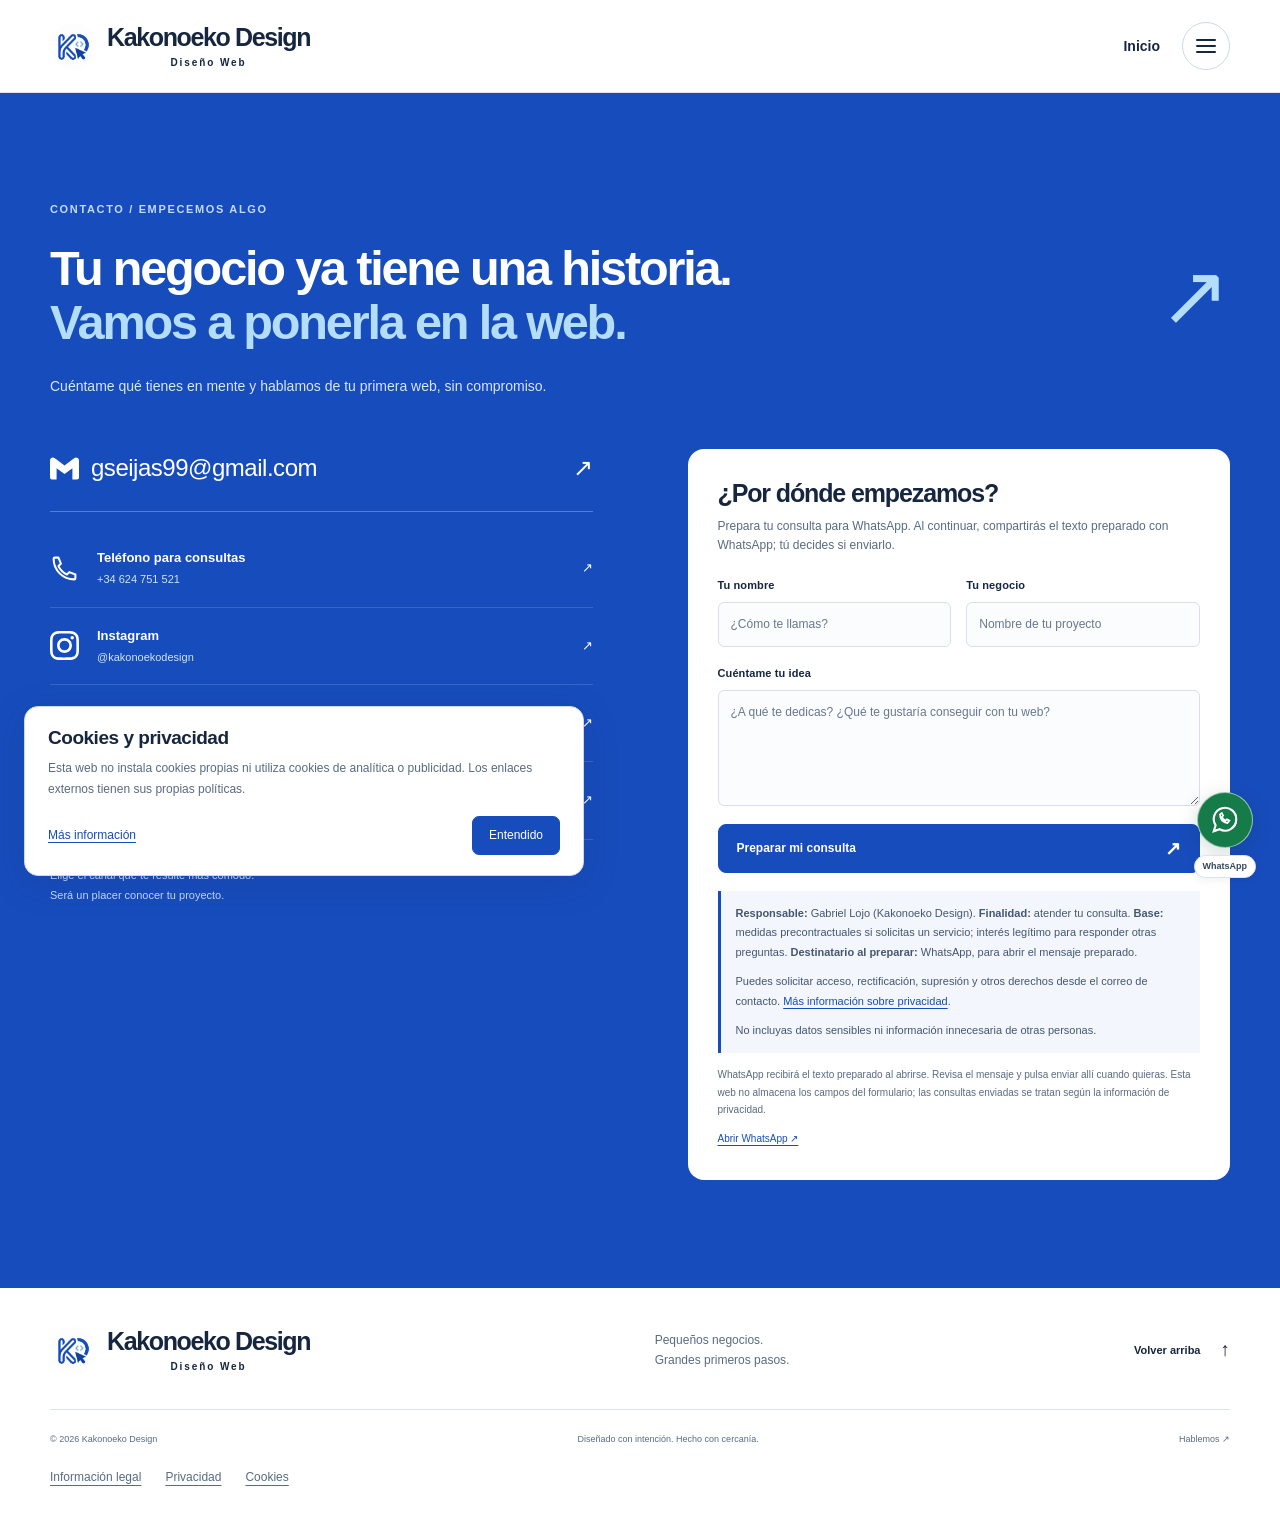
==== contacto.html @ 19bae9e5 "Move contact details and WhatsApp enquiry form to Contact page" ====
<!doctype html>
<html lang="es">
<head>
  <meta charset="utf-8">
  <meta name="viewport" content="width=device-width, initial-scale=1">
  <meta name="referrer" content="no-referrer">
  <meta http-equiv="Content-Security-Policy" content="default-src 'self'; img-src 'self' data:; style-src 'self'; script-src 'self'; connect-src 'none'; frame-src 'none'; object-src 'none'; base-uri 'self'; form-action 'none'; upgrade-insecure-requests">
  <meta name="theme-color" content="#174cbc">
  <meta name="description" content="Contacta con Kakonoeko Design por WhatsApp, teléfono, correo o redes sociales. Cuéntame tu idea de diseño web o gestión de redes.">
  <meta property="og:title" content="Contacto · Kakonoeko Design">
  <meta property="og:description" content="Cuéntame tu idea. Consultas de diseño web y gestión de redes por WhatsApp, teléfono, correo o redes sociales.">
  <meta property="og:type" content="website">
  <meta property="og:url" content="https://kakonoeko.github.io/kakonoeko-design/contacto.html">
  <meta property="og:image" content="https://kakonoeko.github.io/kakonoeko-design/assets/logo-whatsapp.png">
  <meta property="og:image:secure_url" content="https://kakonoeko.github.io/kakonoeko-design/assets/logo-whatsapp.png">
  <meta property="og:image:type" content="image/png">
  <meta property="og:image:width" content="1254">
  <meta property="og:image:height" content="1254">
  <meta property="og:image:alt" content="Logo de Kakonoeko Design">
  <meta property="og:site_name" content="Kakonoeko Design">
  <meta property="og:locale" content="es_ES">
  <meta name="twitter:card" content="summary">
  <meta name="twitter:image" content="https://kakonoeko.github.io/kakonoeko-design/assets/logo-whatsapp.png">
  <meta name="twitter:image:alt" content="Logo de Kakonoeko Design">
  <link rel="canonical" href="https://kakonoeko.github.io/kakonoeko-design/contacto.html">
  <link rel="icon" type="image/png" href="assets/logo.png">
  <link rel="stylesheet" href="styles.css?v=20261013-contacto">
  <script src="config.js?v=20261012-telefono" defer></script>
  <script src="legal.js?v=20261013-contacto" defer></script>
  <script src="script.js?v=20261013-contacto" defer></script>
  <title>Contacto · Kakonoeko Design</title>
</head>
<body class="contact-page">
  <a class="skip-link" href="#contenido">Saltar al contenido</a>
  <header class="site-header">
    <div class="wrap nav">
      <a class="brand" href="index.html#inicio" aria-label="Kakonoeko Design, inicio"><span class="brand-symbol"><img src="assets/logo.png" width="1254" height="1254" alt=""></span><span>Kakonoeko Design<span class="brand-sub">Diseño Web</span></span></a>
      <div class="header-actions"><a class="home-link" href="index.html#inicio">Inicio</a><button class="menu-toggle" type="button" aria-expanded="false" aria-controls="navigation"><span class="menu-line" aria-hidden="true"></span><span class="menu-line" aria-hidden="true"></span><span class="menu-line" aria-hidden="true"></span><span class="sr-only">Abrir menú</span></button></div>
      <nav id="navigation" aria-label="Navegación principal" inert><a href="index.html#servicios">Diseño Web</a><a href="portfolio.html">Portfolio</a><a href="index.html#instagram-empresas">Gestión de Redes</a><a href="index.html#proceso">Cómo trabajo</a><a href="index.html#sobre-mi">Sobre mí</a><a href="contacto.html" aria-current="page">Contacto</a></nav>
    </div>
  </header>
  <main id="contenido">
    <section class="section contact" id="contacto"><div class="wrap"><p class="eyebrow">CONTACTO / EMPECEMOS ALGO</p><div class="contact-heading"><h1>Tu negocio ya tiene una historia.<br> <span>Vamos a ponerla en la web.</span></h1><span class="contact-arrow" aria-hidden="true">↗</span></div><p class="contact-lead">Cuéntame qué tienes en mente y hablamos de tu primera web, sin compromiso.</p><div class="contact-layout"><div><a class="email-link" data-email-link data-gmail-link href="https://mail.google.com/mail/?view=cm&amp;fs=1&amp;to=gseijas99%40gmail.com" target="_blank" rel="noopener noreferrer"><svg class="social-icon" viewBox="0 0 24 24" fill="currentColor" aria-hidden="true"><path d="M24 5.457v13.909c0 .904-.732 1.636-1.636 1.636h-3.819V11.73L12 16.64l-6.545-4.91v9.273H1.636A1.636 1.636 0 0 1 0 19.366V5.457c0-2.023 2.309-3.178 3.927-1.964L5.455 4.64 12 9.548l6.545-4.91 1.528-1.145C21.69 2.28 24 3.434 24 5.457z"/></svg><span data-email-address>gseijas99@gmail.com</span><span aria-hidden="true">↗</span></a><div class="social-list"><a data-phone-link href="tel:+34624751521"><svg class="social-icon" viewBox="0 0 24 24" fill="none" aria-hidden="true"><path d="M7 3H4a1 1 0 0 0-1 1c0 9.4 7.6 17 17 17a1 1 0 0 0 1-1v-3l-5-2-2 2a15 15 0 0 1-7-7l2-2-2-5Z" stroke="currentColor" stroke-width="1.7" stroke-linejoin="round"/></svg><span>Teléfono para consultas<small data-phone-display>+34 624 751 521</small></span><span aria-hidden="true">↗</span></a><a data-instagram-link href="https://www.instagram.com/kakonoekodesign/" target="_blank" rel="noopener noreferrer"><svg class="social-icon" viewBox="0 0 24 24" fill="currentColor" aria-hidden="true"><path d="M7.0301.084c-1.2768.0602-2.1487.264-2.911.5634-.7888.3075-1.4575.72-2.1228 1.3877-.6652.6677-1.075 1.3368-1.3802 2.127-.2954.7638-.4956 1.6365-.552 2.914-.0564 1.2775-.0689 1.6882-.0626 4.947.0062 3.2586.0206 3.6671.0825 4.9473.061 1.2765.264 2.1482.5635 2.9107.308.7889.72 1.4573 1.388 2.1228.6679.6655 1.3365 1.0743 2.1285 1.38.7632.295 1.6361.4961 2.9134.552 1.2773.056 1.6884.069 4.9462.0627 3.2578-.0062 3.668-.0207 4.9478-.0814 1.28-.0607 2.147-.2652 2.9098-.5633.7889-.3086 1.4578-.72 2.1228-1.3881.665-.6682 1.0745-1.3378 1.3795-2.1284.2957-.7632.4966-1.636.552-2.9124.056-1.2809.0692-1.6898.063-4.948-.0063-3.2583-.021-3.6668-.0817-4.9465-.0607-1.2797-.264-2.1487-.5633-2.9117-.3084-.7889-.72-1.4568-1.3876-2.1228C21.2982 1.33 20.628.9208 19.8378.6165 19.074.321 18.2017.1197 16.9244.0645 15.6471.0093 15.236-.005 11.977.0014 8.718.0076 8.31.0215 7.0301.0839m.1402 21.6932c-1.17-.0509-1.8053-.2453-2.2287-.408-.5606-.216-.96-.4771-1.3819-.895-.422-.4178-.6811-.8186-.9-1.378-.1644-.4234-.3624-1.058-.4171-2.228-.0595-1.2645-.072-1.6442-.079-4.848-.007-3.2037.0053-3.583.0607-4.848.05-1.169.2456-1.805.408-2.2282.216-.5613.4762-.96.895-1.3816.4188-.4217.8184-.6814 1.3783-.9003.423-.1651 1.0575-.3614 2.227-.4171 1.2655-.06 1.6447-.072 4.848-.079 3.2033-.007 3.5835.005 4.8495.0608 1.169.0508 1.8053.2445 2.228.408.5608.216.96.4754 1.3816.895.4217.4194.6816.8176.9005 1.3787.1653.4217.3617 1.056.4169 2.2263.0602 1.2655.0739 1.645.0796 4.848.0058 3.203-.0055 3.5834-.061 4.848-.051 1.17-.245 1.8055-.408 2.2294-.216.5604-.4763.96-.8954 1.3814-.419.4215-.8181.6811-1.3783.9-.4224.1649-1.0577.3617-2.2262.4174-1.2656.0595-1.6448.072-4.8493.079-3.2045.007-3.5825-.006-4.848-.0608M16.953 5.5864A1.44 1.44 0 1 0 18.39 4.144a1.44 1.44 0 0 0-1.437 1.4424M5.8385 12.012c.0067 3.4032 2.7706 6.1557 6.173 6.1493 3.4026-.0065 6.157-2.7701 6.1506-6.1733-.0065-3.4032-2.771-6.1565-6.174-6.1498-3.403.0067-6.156 2.771-6.1496 6.1738M8 12.0077a4 4 0 1 1 4.008 3.9921A3.9996 3.9996 0 0 1 8 12.0077"/></svg><span>Instagram<small>@kakonoekodesign</small></span><span aria-hidden="true">↗</span></a><a data-tiktok-link href="https://www.tiktok.com/@kakonoekodesign" target="_blank" rel="noopener noreferrer"><svg class="social-icon" viewBox="0 0 24 24" fill="currentColor" aria-hidden="true"><path d="M12.525.02c1.31-.02 2.61-.01 3.91-.02.08 1.53.63 3.09 1.75 4.17 1.12 1.11 2.7 1.62 4.24 1.79v4.03c-1.44-.05-2.89-.35-4.2-.97-.57-.26-1.1-.59-1.62-.93-.01 2.92.01 5.84-.02 8.75-.08 1.4-.54 2.79-1.35 3.94-1.31 1.92-3.58 3.17-5.91 3.21-1.43.08-2.86-.31-4.08-1.03-2.02-1.19-3.44-3.37-3.65-5.71-.02-.5-.03-1-.01-1.49.18-1.9 1.12-3.72 2.58-4.96 1.66-1.44 3.98-2.13 6.15-1.72.02 1.48-.04 2.96-.04 4.44-.99-.32-2.15-.23-3.02.37-.63.41-1.11 1.04-1.36 1.75-.21.51-.15 1.07-.14 1.61.24 1.64 1.82 3.02 3.5 2.87 1.12-.01 2.19-.66 2.77-1.61.19-.33.4-.67.41-1.06.1-1.79.06-3.57.07-5.36.01-4.03-.01-8.05.02-12.07z"/></svg><span>TikTok<small>@kakonoekodesign</small></span><span aria-hidden="true">↗</span></a><a class="whatsapp-link" id="whatsapp-info" data-whatsapp-link href="https://wa.me/34624751521?text=Hola%2C+me+gustar%C3%ADa+hacer+una+consulta+sobre+dise%C3%B1o+web+o+gesti%C3%B3n+de+Instagram." target="_blank" rel="noopener noreferrer"><svg class="social-icon" viewBox="0 0 24 24" fill="currentColor" aria-hidden="true"><path d="M17.472 14.382c-.297-.149-1.758-.867-2.03-.967-.273-.099-.471-.148-.67.15-.197.297-.767.966-.94 1.164-.173.199-.347.223-.644.075-.297-.15-1.255-.463-2.39-1.475-.883-.788-1.48-1.761-1.653-2.059-.173-.297-.018-.458.13-.606.134-.133.298-.347.446-.52.149-.174.198-.298.298-.497.099-.198.05-.371-.025-.52-.075-.149-.669-1.612-.916-2.207-.242-.579-.487-.5-.669-.51-.173-.008-.371-.01-.57-.01-.198 0-.52.074-.792.372-.272.297-1.04 1.016-1.04 2.479 0 1.462 1.065 2.875 1.213 3.074.149.198 2.096 3.2 5.077 4.487.709.306 1.262.489 1.694.625.712.227 1.36.195 1.871.118.571-.085 1.758-.719 2.006-1.413.248-.694.248-1.289.173-1.413-.074-.124-.272-.198-.57-.347m-5.421 7.403h-.004a9.87 9.87 0 01-5.031-1.378l-.361-.214-3.741.982.998-3.648-.235-.374a9.86 9.86 0 01-1.51-5.26c.001-5.45 4.436-9.884 9.888-9.884 2.64 0 5.122 1.03 6.988 2.898a9.825 9.825 0 012.893 6.994c-.003 5.45-4.437 9.884-9.885 9.884m8.413-18.297A11.815 11.815 0 0012.05 0C5.495 0 .16 5.335.157 11.892c0 2.096.547 4.142 1.588 5.945L.057 24l6.305-1.654a11.882 11.882 0 005.683 1.448h.005c6.554 0 11.89-5.335 11.893-11.893a11.821 11.821 0 00-3.48-8.413Z"/></svg><span>WhatsApp<small data-whatsapp-status>+34 624 751 521 · Escríbeme</small></span><span data-whatsapp-badge aria-hidden="true">↗</span></a></div><p class="contact-caption">Elige el canal que te resulte más cómodo.<br> Será un placer conocer tu proyecto.</p></div><form id="brief-form" method="post" action="#" aria-describedby="brief-privacy"><h3>¿Por dónde empezamos?</h3><p class="form-intro">Prepara tu consulta para WhatsApp. Al continuar, compartirás el texto preparado con WhatsApp; tú decides si enviarlo.</p><div class="field-row"><label>Tu nombre<input name="name" required maxlength="100" autocomplete="name" placeholder="¿Cómo te llamas?"></label><label>Tu negocio<input name="business" maxlength="150" autocomplete="organization" placeholder="Nombre de tu proyecto"></label></div><label>Cuéntame tu idea<textarea name="message" required maxlength="2500" rows="4" placeholder="¿A qué te dedicas? ¿Qué te gustaría conseguir con tu web?"></textarea></label><button class="button" type="submit">Preparar mi consulta <span aria-hidden="true">↗</span></button><div class="form-privacy" id="brief-privacy"><p><strong>Responsable:</strong> Gabriel Lojo (Kakonoeko Design). <strong>Finalidad:</strong> atender tu consulta. <strong>Base:</strong> medidas precontractuales si solicitas un servicio; interés legítimo para responder otras preguntas. <strong>Destinatario al preparar:</strong> WhatsApp, para abrir el mensaje preparado.</p><p>Puedes solicitar acceso, rectificación, supresión y otros derechos desde el correo de contacto. <a href="privacidad.html">Más información sobre privacidad</a>.</p><p>No incluyas datos sensibles ni información innecesaria de otras personas.</p></div><p class="form-note">WhatsApp recibirá el texto preparado al abrirse. Revisa el mensaje y pulsa enviar allí cuando quieras. Esta web no almacena los campos del formulario; las consultas enviadas se tratan según la información de privacidad.</p><p id="form-status" role="status"></p><a class="consultation-fallback" href="https://wa.me/34624751521" target="_blank" rel="noopener noreferrer">Abrir WhatsApp ↗</a></form></div></div></section>
  </main>
  <footer><div class="wrap footer-top"><a class="brand" href="index.html#inicio"><span class="brand-symbol"><img src="assets/logo.png" width="1254" height="1254" loading="lazy" alt=""></span><span>Kakonoeko Design<span class="brand-sub">Diseño Web</span></span></a><p>Pequeños negocios.<br> Grandes primeros pasos.</p><a class="text-link" href="#contacto">Volver arriba <span aria-hidden="true">↑</span></a></div><div class="wrap footer-bottom"><span>© <span id="year">2026</span> Kakonoeko Design</span><span>Diseñado con intención. Hecho con cercanía.</span><a data-gmail-link href="https://mail.google.com/mail/?view=cm&amp;fs=1&amp;to=gseijas99%40gmail.com" target="_blank" rel="noopener noreferrer">Hablemos ↗</a></div><div class="wrap footer-legal"><nav class="legal-links" aria-label="Información legal"><a href="informacion-legal.html">Información legal</a><a href="privacidad.html">Privacidad</a><a href="cookies.html">Cookies</a></nav></div></footer>
  <div class="floating-whatsapp" data-whatsapp-widget><a class="floating-whatsapp-button" href="https://wa.me/34624751521?text=Hola%2C+me+gustar%C3%ADa+hacer+una+consulta+sobre+dise%C3%B1o+web+o+gesti%C3%B3n+de+Instagram." target="_blank" rel="noopener noreferrer" aria-label="Contactar por WhatsApp" title="Hablemos por WhatsApp"><svg viewBox="0 0 24 24" fill="none" aria-hidden="true"><path d="M21 11.5a9 9 0 0 1-13.3 7.9L3 21l1.5-4.8A9 9 0 1 1 21 11.5Z" stroke="currentColor" stroke-width="1.7"/><path d="M8 7.5c0 4 2 6 6 7l1.5-2-2-1-1 1c-1.5-.5-2.5-1.5-3-3l1-1-1-2-1.5 1Z" stroke="currentColor" stroke-width="1.4"/></svg></a><span class="floating-whatsapp-note">WhatsApp</span></div>

  <dialog id="whatsapp-dialog" aria-labelledby="whatsapp-title"><button class="dialog-close" type="button" aria-label="Cerrar aviso">×</button><p class="eyebrow">SEGUIMOS EN CONTACTO</p><h2 id="whatsapp-title">WhatsApp no está disponible.</h2><p>Puedes contarme tu proyecto desde Gmail o por Instagram.</p><div class="actions"><a class="button" data-gmail-link href="https://mail.google.com/mail/?view=cm&amp;fs=1&amp;to=gseijas99%40gmail.com" target="_blank" rel="noopener noreferrer">Escribir desde Gmail ↗</a><a class="text-link" href="https://www.instagram.com/kakonoekodesign/" target="_blank" rel="noopener noreferrer">Ir a Instagram ↗</a></div></dialog>
<aside class="cookie-info" id="cookie-info" aria-labelledby="cookie-info-title"><h2 id="cookie-info-title">Cookies y privacidad</h2><p>Esta web no instala cookies propias ni utiliza cookies de analítica o publicidad. Los enlaces externos tienen sus propias políticas.</p><div class="cookie-info-actions"><a href="cookies.html">Más información</a><button type="button" data-close-cookie-info>Entendido</button></div></aside>
</body>
</html>
---- styles.css ----
@charset "UTF-8";
:root{--blue:#174cbc;--deep:#103782;--ink:#15263e;--muted:#596b80;--paper:#f5f7fb;--line:#dce3ed;--sky:#8ecdeb;--radius:16px;--max:1200px}
*{box-sizing:border-box}html{scroll-behavior:smooth;scroll-padding-top:100px}body{margin:0;background:#fff;color:var(--ink);font-family:"Segoe UI",Arial,sans-serif;line-height:1.6;-webkit-font-smoothing:antialiased}a{color:inherit;text-decoration:none}button,input,textarea{font:inherit}button,a,input,textarea,summary{-webkit-tap-highlight-color:transparent}button{cursor:pointer}img{max-width:100%;display:block}h1,h2,h3,h4,p{margin:0}h1,h2,h3,h4{line-height:1.12;letter-spacing:-.045em}h2{font-size:clamp(2rem,3.6vw,3.1rem);font-weight:650}button{color:inherit}a,button,summary{touch-action:manipulation}:focus-visible{outline:3px solid #5cadde;outline-offset:5px}.wrap{width:min(var(--max),calc(100% - 100px));margin-inline:auto}.section{padding:108px 0}.eyebrow{font-size:11px;font-weight:700;letter-spacing:.15em;line-height:1.6}.sr-only{position:absolute;width:1px;height:1px;padding:0;margin:-1px;overflow:hidden;clip:rect(0,0,0,0);white-space:nowrap;border:0}.skip-link{position:fixed;z-index:100;left:16px;top:-70px;background:var(--blue);color:white;padding:12px 20px;border-radius:8px}.skip-link:focus{top:10px}
.site-header{position:sticky;top:0;z-index:20;background:rgba(255,255,255,.96);border-bottom:1px solid var(--line);backdrop-filter:blur(14px)}.nav{height:92px;display:flex;align-items:center;justify-content:space-between;gap:24px}.brand{display:flex;align-items:center;gap:10px;font-size:25px;font-weight:750;letter-spacing:-.055em;line-height:1}.brand-symbol{width:47px;height:47px;overflow:hidden;display:block;background:white;border-radius:50%;flex-shrink:0}.brand-symbol img{width:100%;height:100%;object-fit:contain;transform:none}.brand-sub{display:block;font-size:10px;font-weight:600;letter-spacing:.19em;margin-top:8px}.nav nav{display:flex;align-items:center;gap:31px;font-size:13px;font-weight:600}.nav nav>a:not(.button){transition:color .18s}.nav nav>a:not(.button):hover{color:var(--blue)}.button{display:inline-flex;align-items:center;justify-content:center;gap:26px;padding:16px 23px;background:var(--blue);color:#fff;border:1px solid var(--blue);border-radius:8px;font-size:14px;font-weight:600;line-height:1.4;transition:background .2s,transform .2s,box-shadow .2s}.button:hover{background:var(--deep);box-shadow:0 6px 20px #174cbc20;transform:translateY(-2px)}.button span{font-size:19px;line-height:1}.button.small{padding:12px 20px;gap:22px}.text-link{display:inline-flex;align-items:center;gap:20px;font-weight:600;font-size:13px;line-height:1.5}.text-link span{font-size:19px}.text-link:hover{text-decoration:underline;text-underline-offset:5px}.menu-toggle{display:none}
.hero{background:#f5f8fd;overflow:hidden;position:relative}.hero-grid{display:grid;grid-template-columns:1.02fr 1fr;align-items:center;gap:42px;padding-top:72px;padding-bottom:63px}.hero-copy .eyebrow{color:var(--deep);display:flex;align-items:center;gap:8px}.status-dot{width:6px;height:6px;border-radius:50%;background:var(--blue);box-shadow:0 0 0 4px #e1e9f7}.hero h1{font-size:clamp(3.4rem,5.7vw,5.25rem);line-height:1.01;font-weight:650;letter-spacing:-.062em;margin-top:27px}.hero h1>span{color:var(--blue)}.hero-lead{max-width:440px;font-size:17px;line-height:1.75;margin-top:25px;color:var(--muted)}.actions{display:flex;align-items:center;gap:28px;flex-wrap:wrap}.hero .actions{margin-top:30px}.hero-note{color:var(--muted);font-size:11px;margin-top:24px}.hero-art{position:relative;min-height:550px;display:flex;align-items:center;justify-content:center;padding-bottom:15px}.art-label{position:absolute;top:9px;left:29px;display:flex;align-items:center;gap:10px;font-size:9px;letter-spacing:.15em;font-weight:600}.little-cross{font-size:30px;color:var(--blue);line-height:1}.art-ring{position:absolute;width:390px;height:390px;border:55px solid #dbe7fa;border-radius:50%;right:-48px;top:23px}.hero-browser{width:100%;position:relative;border-radius:12px;background:white;box-shadow:0 25px 55px #142f5e1d;border:1px solid #ccd8eb;transform:rotate(-3deg);overflow:hidden;transition:transform .4s}.hero-browser:hover{transform:rotate(-1deg) translateY(-5px)}.browser-bar{height:39px;background:#fff;display:flex;align-items:center;justify-content:space-between;gap:16px;padding:0 16px;border-bottom:1px solid #e6ecf3;font-size:9px;color:#6b7684}.browser-dots{display:flex;gap:4px}.browser-dots i{width:5px;height:5px;border-radius:50%;background:#cbd5e2}.hero-browser>img{width:100%;height:auto;aspect-ratio:1.5;object-fit:cover;object-position:top}.browser-footer{display:flex;justify-content:space-between;align-items:center;padding:16px 20px;font-size:10px;color:var(--muted)}.browser-footer strong{color:var(--ink);font-size:13px}.browser-footer strong span{margin-left:12px}.design-tag{position:absolute;right:-15px;bottom:26px;background:var(--blue);color:white;box-shadow:0 10px 30px #174cbc27;display:flex;gap:14px;align-items:center;padding:18px 23px;border-radius:10px;transform:rotate(3deg);font-size:13px;font-weight:600}.tag-icon{display:grid;place-items:center;width:33px;height:33px;border:1px solid #ffffff45;border-radius:50%;font-size:20px}.design-tag small{display:block;color:#d6e6ff;font-size:10px;font-weight:400;margin-top:2px}.art-coordinate{position:absolute;bottom:2px;left:12px;font-size:8px;letter-spacing:.12em;color:#65748a}.hero-bottom{padding-top:19px;padding-bottom:20px;border-top:1px solid #dce5f2;display:flex;justify-content:space-between;align-items:center;font-size:11px;color:#63748b}.hero-bottom a{font-size:9px;letter-spacing:.13em;font-weight:600;display:flex;gap:22px;align-items:center}.hero-bottom a span{font-size:17px}.benefit-strip{border-bottom:1px solid var(--line)}.benefit-strip>.wrap{display:flex;justify-content:space-between;gap:22px;padding:27px 0;font-size:12px;font-weight:600}.benefit-strip>.wrap>span{display:flex;align-items:center;gap:13px}.benefit-strip span span{color:var(--blue);font-size:22px;line-height:1}
.section-heading{display:grid;grid-template-columns:1.4fr 1fr;gap:70px;align-items:end;margin-bottom:48px}.section-heading h2{margin-top:17px}.section-heading>p{font-size:14px;color:var(--muted);max-width:350px;justify-self:end}.services .eyebrow,.process .eyebrow,.faq .eyebrow{color:var(--blue)}.service-grid{display:grid;grid-template-columns:repeat(3,1fr);gap:0;border:1px solid var(--line);border-radius:var(--radius);overflow:hidden}.service{padding:32px 32px 26px;display:flex;flex-direction:column;align-items:flex-start}.service+.service{border-left:1px solid var(--line)}.service:nth-child(2){background:#f7f9fd}.service-top{display:flex;width:100%;align-items:center;justify-content:space-between;margin-bottom:37px}.service-icon{width:34px;height:34px;font-size:35px;color:var(--blue);line-height:1}.micro{font-size:10px;letter-spacing:.12em;color:#7d8ba0}.service h3{font-size:27px;line-height:1.14;font-weight:650}.service>p{font-size:13px;line-height:1.85;color:var(--muted);margin-top:19px}.service ul{list-style:none;padding:0;margin:24px 0 30px;font-size:11px;color:#485d74;line-height:2.3}.service li:before{content:'✓';color:var(--blue);margin-right:9px}.service .text-link{font-size:11px;margin-top:auto;gap:15px}
.portfolio{background:#101f38;color:#fff}.portfolio .eyebrow{color:#a9c7f5}.portfolio .section-heading>p{color:#b4c1d5}.project-head{border-top:1px solid #ffffff20;padding:30px 0;display:flex;align-items:center;justify-content:space-between;gap:24px}.project-head h3{font-size:38px;font-weight:500;display:flex;align-items:center;gap:22px}.project-head h3>span{color:var(--sky);font-size:28px}.project-head p{font-size:12px;color:#a6b6ce;margin-top:9px}.chips{display:flex;gap:8px;flex-wrap:wrap}.chips>span{border:1px solid #ffffff26;border-radius:30px;padding:7px 13px;font-size:10px;color:#c8d3e5}.project-view{border:1px solid #ffffff26;border-radius:var(--radius);overflow:hidden;background:#162944}.project-tabs{display:flex;border-bottom:1px solid #ffffff20}.project-tabs button{padding:17px 24px;border:none;background:transparent;color:#a8bad3;font-size:10px;display:flex;gap:12px;align-items:center;flex:1;justify-content:center;transition:background .2s}.project-tabs button>span{font-size:12px}.project-tabs button:hover{background:#ffffff08}.project-tabs button[aria-selected="true"]{color:#fff;background:#254c83;box-shadow:inset 0 -2px var(--sky)}#project-panel{display:grid;grid-template-columns:1.62fr 1fr;padding:34px;gap:36px;align-items:center}.project-image-button{position:relative;padding:0;border:0;background:#fff;border-radius:7px;overflow:hidden;width:100%;text-align:left}.project-image-button>img{width:100%;height:auto}.expand-label{position:absolute;right:10px;bottom:10px;background:#101f38e8;color:#fff;padding:8px 12px;border-radius:6px;display:flex;gap:14px;font-size:10px}.project-description h4{font-size:30px;line-height:1.15;font-weight:550;margin-top:18px}.project-description>p:not(.eyebrow){font-size:13px;color:#b3c2d8;line-height:1.9;margin-top:20px}.project-detail{display:block;margin-top:34px;font-size:10px;line-height:1.6;color:#a9c7f5;border-top:1px solid #ffffff20;padding-top:18px}.capture-grid{display:grid;grid-template-columns:repeat(4,1fr);gap:18px;margin-top:25px}.capture{padding:0;border:1px solid #ffffff22;background:#162944;overflow:hidden;border-radius:8px;text-align:left;color:#fff;transition:transform .2s,border-color .2s}.capture:hover{transform:translateY(-4px);border-color:#8ecdeb}.capture>img{width:100%;height:auto;aspect-ratio:1.6;object-fit:cover;object-position:top}.capture>span{display:flex;align-items:center;justify-content:space-between;padding:13px 15px;font-size:11px;color:#becde1}.capture>span>span{color:var(--sky)}.portfolio-footer{display:flex;justify-content:space-between;align-items:center;margin-top:34px;font-size:13px;color:#aebdd1}.portfolio-footer .text-link{color:white}
.process-grid{display:grid;grid-template-columns:1.1fr 1fr;gap:110px}.process-intro h2{margin-top:18px}.process-intro>p:not(.eyebrow){font-size:14px;color:var(--muted);max-width:380px;margin-top:24px}.process-intro>.button{margin-top:26px}.process-brand{display:flex;align-items:center;gap:20px;color:var(--blue);margin-top:51px}.process-brand>span{font-size:65px;font-weight:700;letter-spacing:-.09em;line-height:1}.process-brand p{font-size:9px;letter-spacing:.13em;line-height:1.8;font-weight:600}.steps{list-style:none;padding:0;margin:0}.steps>li{display:flex;gap:25px;padding:30px 0;border-top:1px solid var(--line)}.steps>li:first-child{padding-top:0;border-top:0}.step-number{font-size:12px;color:var(--blue);line-height:1;padding-top:7px}.steps h3{font-size:25px;font-weight:600}.steps p{font-size:13px;color:var(--muted);line-height:1.9;margin-top:15px}.faq{padding-top:80px;background:var(--paper)}.faq-grid{display:grid;grid-template-columns:1fr 1.15fr;gap:90px}.faq h2{margin-top:17px}.faq-grid>div>p:not(.eyebrow){font-size:13px;color:var(--muted);margin-top:22px}.faq-list details{border-bottom:1px solid #d3ddeb}.faq-list details:first-child{border-top:1px solid #d3ddeb}.faq-list summary{list-style:none;display:flex;justify-content:space-between;align-items:center;gap:20px;cursor:pointer;font-size:14px;font-weight:600;padding:23px 0;line-height:1.4}.faq-list summary::-webkit-details-marker{display:none}.faq-list summary>span{font-size:23px;color:var(--blue);font-weight:400;transition:transform .2s}.faq-list details[open] summary>span{transform:rotate(45deg)}.faq-list details>p{font-size:13px;color:var(--muted);line-height:1.85;padding:0 30px 23px 0}
.contact{background:var(--blue);color:white}.contact>.wrap>.eyebrow{color:#c4dbff}.contact-heading{display:flex;justify-content:space-between;align-items:center;gap:20px;margin-top:22px}.contact-heading h2{font-size:clamp(2rem,3.8vw,3.2rem);font-weight:550}.contact-heading h2 span{color:#b4ddf8}.contact-arrow{font-size:85px;font-weight:300;line-height:1;color:#b4ddf8}.contact-lead{color:#d9e5fb;font-size:14px;margin-top:25px}.contact-layout{display:grid;grid-template-columns:1fr 1fr;gap:95px;margin-top:52px}.email-link{display:flex;align-items:center;justify-content:space-between;font-size:clamp(17px,2vw,24px);font-weight:500;letter-spacing:-.02em;border-bottom:1px solid #ffffff45;padding:0 0 24px;gap:12px}.email-link:hover{color:#b4ddf8}.social-list{margin-top:18px}.social-list>a{display:flex;gap:18px;align-items:center;border-bottom:1px solid #ffffff25;padding:18px 0;font-size:13px}.social-list>a>span:nth-child(2){flex:1;font-weight:600}.social-list small{display:block;font-size:11px;color:#d2e2fc;font-weight:400;margin-top:2px}.social-icon{font-size:26px;width:29px;height:29px;line-height:1;flex-shrink:0}.social-list a:hover{color:#b4ddf8}.soon{font-size:9px;letter-spacing:.02em;border:1px solid #ffffff40;border-radius:20px;padding:4px 9px;white-space:nowrap;color:#d2e2fc}.contact-caption{font-size:11px;color:#c7dafb;margin-top:25px;line-height:1.85}.contact form{background:white;color:var(--ink);border-radius:var(--radius);padding:30px}.contact form h3{font-size:25px;font-weight:600}.form-intro{font-size:12px;color:var(--muted);margin-top:10px;margin-bottom:22px}.contact form label{display:block;font-size:11px;font-weight:600;letter-spacing:.01em}.field-row{display:grid;grid-template-columns:1fr 1fr;gap:15px}.contact input,.contact textarea{display:block;width:100%;margin-top:7px;margin-bottom:18px;border:1px solid #d9e0e9;border-radius:6px;background:#fbfcfe;padding:12px;font-size:12px;font-weight:400;color:var(--ink);letter-spacing:normal}.contact textarea{resize:vertical;min-height:116px;max-height:380px}.contact input::placeholder,.contact textarea::placeholder{color:#69788a}.contact form .button{width:100%;justify-content:space-between;padding:14px 18px;font-size:12px}.form-note{font-size:10px;color:var(--muted);line-height:1.75;margin-top:13px}.consultation-fallback{display:inline-block;font-size:10px;color:var(--blue);text-decoration:underline;text-underline-offset:3px;margin-top:12px}#form-status:empty{display:none}#form-status{font-size:11px;padding-top:10px;color:var(--blue)}
footer{padding-top:39px;background:#fff}.footer-top{display:flex;justify-content:space-between;align-items:center;padding-bottom:35px;gap:30px}.footer-top>p{font-size:12px;line-height:1.7;color:var(--muted)}.footer-top .text-link{font-size:11px}.footer-bottom{border-top:1px solid var(--line);display:flex;justify-content:space-between;gap:20px;padding:22px 0;font-size:9px;color:var(--muted)}
dialog{border:0;border-radius:12px;max-width:min(1050px,calc(100vw - 32px));max-height:calc(100dvh - 32px);padding:0;box-shadow:0 20px 100px #0005;color:var(--ink)}dialog::backdrop{background:#071326cc;backdrop-filter:blur(5px)}.dialog-heading{position:sticky;top:0;display:flex;align-items:center;justify-content:space-between;gap:15px;padding:12px 20px;background:white;border-bottom:1px solid var(--line);z-index:1}.dialog-heading h2{font-size:17px;letter-spacing:-.02em}.dialog-close{display:grid;place-items:center;width:40px;height:40px;background:#f0f4fa;border:0;border-radius:50%;font-size:25px;line-height:1}.dialog-close:hover{background:#dbe7fa}#capture-dialog>img{width:100%;height:auto}body:has(dialog[open]){overflow:hidden}#whatsapp-dialog{padding:39px;width:520px}#whatsapp-dialog>.dialog-close{position:absolute;right:15px;top:15px}#whatsapp-dialog>.eyebrow{color:var(--blue);font-size:9px;padding-right:30px}#whatsapp-dialog h2{font-size:30px;margin-top:20px}#whatsapp-dialog>p:not(.eyebrow){font-size:14px;color:var(--muted);margin-top:18px}#whatsapp-dialog .actions{margin-top:25px;gap:18px}#whatsapp-dialog .button{font-size:12px;padding:12px 15px}#whatsapp-dialog .text-link{font-size:11px}
@media(min-width:1600px){.hero-grid{padding-top:90px;padding-bottom:85px}}
@media(max-width:1100px){.wrap{width:calc(100% - 64px)}.hero-grid{gap:30px}.hero h1{font-size:clamp(3.1rem,5.8vw,4.5rem)}.hero-art{min-height:455px}.hero-lead{font-size:15px}.hero .actions{gap:17px}.hero .text-link{font-size:11px}.design-tag{right:-6px;font-size:11px;padding:15px}.art-ring{width:340px;height:340px;border-width:50px;top:40px}.section-heading{gap:40px}.service{padding:28px 23px}.service h3{font-size:24px}.service ul{font-size:10px}.process-grid{gap:60px}.contact-layout{gap:50px}#project-panel{padding:26px;gap:28px}.project-description h4{font-size:25px}.project-description>p:not(.eyebrow){font-size:12px}.faq-grid{gap:50px}}
@media(max-width:800px){html{scroll-padding-top:88px}.wrap{width:calc(100% - 42px)}.nav{height:78px}.brand{font-size:22px}.brand-symbol{width:40px;height:40px}.brand-sub{font-size:9px}.nav nav{gap:20px;font-size:11px}.nav .button.small{font-size:11px;padding:11px 13px;gap:10px}.hero-grid{padding-top:55px;padding-bottom:55px;gap:20px}.hero h1{font-size:clamp(2.8rem,6vw,4rem)}.hero .eyebrow{font-size:8px;letter-spacing:.1em}.hero-lead{font-size:13px;line-height:1.8}.hero .actions{align-items:flex-start;flex-direction:column;gap:17px}.hero .button{font-size:12px;padding:14px 17px}.hero-note{font-size:10px;max-width:245px}.hero-art{min-height:395px}.art-ring{width:280px;height:280px;top:64px;right:-30px;border-width:40px}.art-label{top:13px;left:10px;font-size:7px}.design-tag{right:-4px;bottom:36px;padding:13px;gap:9px;font-size:10px}.design-tag small{font-size:8px}.tag-icon{width:27px;height:27px;font-size:16px}.art-coordinate{font-size:6px;bottom:8px;left:0}.browser-footer{padding:12px;font-size:8px}.browser-footer strong{font-size:10px}.browser-bar{padding:0 10px;gap:8px;font-size:7px;height:28px}.benefit-strip>.wrap{display:grid;grid-template-columns:1fr 1fr;gap:20px;padding:23px 0;font-size:11px}.section{padding:78px 0}.section-heading{gap:30px;grid-template-columns:1.3fr 1fr}.section-heading>p{font-size:12px}.service-grid{grid-template-columns:1fr}.service{padding:28px;display:grid;grid-template-columns:1fr 1.2fr;column-gap:30px}.service+.service{border-left:0;border-top:1px solid var(--line)}.service-top{grid-column:1 / -1;margin-bottom:18px}.service h3{font-size:26px}.service>p{margin-top:0;font-size:13px}.service ul{margin:20px 0 0;font-size:11px}.service .text-link{margin-bottom:5px;align-self:end;justify-self:start}.project-head h3{font-size:33px}.chips>span{font-size:8px;padding:6px 9px}#project-panel{grid-template-columns:1fr;padding:24px}.project-description h4{font-size:27px;margin-top:9px}.project-description>p:not(.eyebrow){font-size:13px;margin-top:12px}.project-detail{margin-top:18px;padding-top:12px}.project-tabs button{padding:14px 8px;gap:8px}.project-tabs button>span{font-size:11px}.capture-grid{gap:10px}.capture>span{padding:10px;font-size:9px}.process-grid{gap:40px}.steps h3{font-size:22px}.steps>li{gap:18px}.steps p{font-size:12px}.process-intro>p:not(.eyebrow){font-size:13px}.faq-grid{gap:35px;grid-template-columns:1fr 1.2fr}.faq-list summary{font-size:12px}.contact-layout{gap:28px}.contact form{padding:23px}.field-row{grid-template-columns:1fr;gap:0}.contact form h3{font-size:22px}.email-link{font-size:17px}.contact-arrow{font-size:65px}.social-list>a{gap:11px;font-size:12px}.social-list small{font-size:10px}.soon{font-size:8px;padding:4px 7px}.contact-caption{font-size:10px}.footer-bottom{font-size:8px}}
@media(max-width:600px){.wrap{width:calc(100% - 38px)}.nav{height:75px}.brand{font-size:22px}.menu-toggle{display:flex;width:44px;height:44px;flex-direction:column;align-items:center;justify-content:center;gap:6px;background:white;border:1px solid var(--line);border-radius:8px}.menu-toggle>span:not(.sr-only){width:18px;height:1.5px;background:var(--ink);transition:transform .2s}.menu-toggle[aria-expanded="true"]>span:first-child{transform:translateY(3.75px) rotate(45deg)}.menu-toggle[aria-expanded="true"]>span:nth-child(2){transform:translateY(-3.75px) rotate(-45deg)}.nav nav{display:none;position:absolute;top:75px;left:0;right:0;flex-direction:column;align-items:stretch;padding:16px 19px 22px;background:white;box-shadow:0 16px 20px #172e5214;gap:0;border-bottom:1px solid var(--line);font-size:14px}.nav nav.open{display:flex}.nav nav>a{padding:13px}.nav nav>.button.small{margin-top:8px;font-size:13px;justify-content:space-between;padding:14px}.hero-grid{grid-template-columns:1fr;gap:25px;padding-top:38px;padding-bottom:24px}.hero .eyebrow{font-size:8px;letter-spacing:.12em}.hero h1{font-size:clamp(3.05rem,12vw,4.6rem);margin-top:23px}.hero h1 br:last-child{display:none}.hero-lead{font-size:15px;margin-top:20px;max-width:440px}.hero .actions{flex-direction:row;align-items:center;gap:18px;margin-top:23px}.hero .button{font-size:11px;gap:15px;padding:14px 15px}.hero .text-link{font-size:10px;gap:12px}.hero-note{max-width:none;margin-top:19px;font-size:9px}.hero-art{min-height:340px;max-width:420px;width:100%;justify-self:center;padding:40px 6px 39px}.art-label{top:0;font-size:8px;left:9px}.hero-browser{width:95%;max-width:380px;transform:rotate(-2.5deg)}.hero-browser>img{aspect-ratio:1.65}.art-ring{width:265px;height:265px;top:35px;right:-18px;border-width:37px}.design-tag{right:0;bottom:17px;padding:13px 16px;font-size:11px}.design-tag small{font-size:9px}.art-coordinate{bottom:5px;font-size:6px;left:14px}.hero-bottom{font-size:9px;padding:16px 0;gap:15px}.hero-bottom a{font-size:7px;gap:9px;letter-spacing:.07em}.benefit-strip>.wrap{gap:20px 15px;font-size:10px;padding:22px 0}.benefit-strip>.wrap>span{gap:8px}.benefit-strip span span{font-size:18px}.section{padding:61px 0}.eyebrow{font-size:9px}.section-heading{grid-template-columns:1fr;gap:20px;margin-bottom:29px}.section-heading>p{max-width:none;justify-self:start;font-size:13px}.section-heading h2{font-size:30px;margin-top:13px}h2{font-size:30px}.service{display:flex;padding:25px}.service-top{margin-bottom:22px}.service h3{font-size:27px}.service h3 br{display:none}.service>p{margin-top:14px}.service ul{margin:16px 0 20px}.service .text-link{font-size:12px}.project-head{align-items:flex-start;flex-direction:column;gap:17px;padding:24px 0}.project-head h3{font-size:35px}.project-head p{font-size:11px}.chips>span{font-size:9px}.project-tabs button{font-size:9px;gap:6px;padding:13px 6px}.project-tabs button>span{font-size:10px}#project-panel{padding:16px;gap:24px}.project-description{padding:0 4px 6px}.project-description h4{font-size:26px}.project-description>p:not(.eyebrow){font-size:12px}.capture-grid{grid-template-columns:1fr 1fr;gap:13px;margin-top:18px}.capture>span{font-size:10px;padding:12px}.portfolio-footer{align-items:flex-start;flex-direction:column;gap:15px;font-size:12px;margin-top:25px}.portfolio-footer .text-link{font-size:12px}.process-grid{grid-template-columns:1fr;gap:38px}.process-intro h2{margin-top:13px}.process-intro>p:not(.eyebrow){font-size:13px;margin-top:19px;max-width:none}.process-intro>.button{font-size:12px;padding:14px 18px;margin-top:23px}.process-brand{display:none}.steps>li{gap:19px;padding:23px 0}.steps h3{font-size:24px}.steps p{font-size:13px;line-height:1.8}.faq-grid{grid-template-columns:1fr;gap:27px}.faq h2{margin-top:13px}.faq-grid>div>p:not(.eyebrow){margin-top:15px}.faq-list summary{font-size:13px;padding:20px 0}.contact-heading{gap:10px;align-items:flex-start;margin-top:18px}.contact-heading h2{font-size:32px;line-height:1.14}.contact-heading h2 br{display:none}.contact-heading h2 span{display:block;margin-top:6px}.contact-arrow{font-size:40px;margin-top:3px}.contact-lead{font-size:13px;margin-top:22px}.contact-layout{grid-template-columns:1fr;gap:33px;margin-top:31px}.email-link{font-size:22px;padding-bottom:18px}.social-list>a{gap:17px;font-size:13px;padding:17px 0}.social-list small{font-size:11px}.soon{font-size:9px}.contact-caption{font-size:11px;margin-top:22px}.contact form{padding:25px 21px}.contact form h3{font-size:25px}.field-row{grid-template-columns:1fr 1fr;gap:12px}.contact input,.contact textarea{font-size:16px;padding:10px 9px}.contact input::placeholder,.contact textarea::placeholder{font-size:12px}.contact label{font-size:11px}.form-note{font-size:10px}.consultation-fallback{font-size:11px}.footer-top{flex-wrap:wrap;gap:26px;padding-bottom:26px}.footer-top>p{font-size:11px}.footer-top .text-link{width:100%;justify-content:space-between;border-top:1px solid var(--line);padding-top:19px}.footer-bottom{flex-wrap:wrap;gap:10px 20px;font-size:9px;padding-top:20px;padding-bottom:25px}.footer-bottom>span:nth-child(2){order:3;flex-basis:100%}.footer-bottom>a{margin-left:auto}.dialog-heading{padding:8px 13px}.dialog-heading h2{font-size:15px}#whatsapp-dialog{padding:38px 25px 27px}#whatsapp-dialog h2{font-size:27px}}
@media(prefers-reduced-motion:reduce){html{scroll-behavior:auto}*,*:before,*:after{transition:none!important;animation:none!important}}

/* Servicio de Instagram para empresas */
.brand-sub{text-align:center}
.portfolio-project{padding-bottom:55px;scroll-margin-top:110px}.invicto-showcase{display:grid;grid-template-columns:1.62fr 1fr;padding:34px;gap:36px;align-items:center;background:#162944;border:1px solid #ffffff26;border-radius:var(--radius)}.invicto-showcase .button{margin-top:25px;font-size:12px;gap:18px}.invicto-gallery{display:grid;grid-template-columns:repeat(3,1fr);gap:18px;margin-top:24px}.invicto-gallery .capture>img{aspect-ratio:1.78;object-fit:contain;background:#101f38}@media(max-width:800px){.invicto-showcase{grid-template-columns:1fr;padding:24px;gap:28px}.invicto-gallery{gap:12px}.invicto-showcase .project-description{max-width:600px}.invicto-showcase .button{margin-top:19px}}@media(max-width:600px){.portfolio-project{padding-bottom:38px}.invicto-showcase{padding:16px;gap:24px}.invicto-showcase .project-description{padding:0 4px 6px}.invicto-gallery{grid-template-columns:1fr;gap:15px;margin-top:18px}.invicto-gallery .capture>span{font-size:12px;padding:14px 16px}.invicto-showcase .button{font-size:11px;padding:14px 16px}}
.email-link [data-email-address]{flex:1}.social-list svg.social-icon,.email-link svg.social-icon{display:block}
.instagram-pricing-copy>p{font-size:14px;line-height:1.85;color:var(--muted)}.instagram-pricing-copy>p+p{margin-top:12px}.instagram-pricing-copy strong{color:var(--ink);font-weight:650}.instagram-pricing-copy .actions{margin-top:22px}.instagram-pricing-copy .button{font-size:12px;gap:20px}@media(max-width:600px){.instagram-pricing-copy>p{font-size:13px}.instagram-pricing-copy .button{font-size:11px;padding:14px 16px}}
.floating-whatsapp{position:fixed;right:24px;bottom:22px;z-index:15;display:flex;flex-direction:column;align-items:center;gap:7px}.floating-whatsapp-button{display:grid;place-items:center;width:56px;height:56px;border:1px solid #ffffff90;border-radius:50%;background:#147b49;color:white;box-shadow:0 5px 20px #143c2a30;text-decoration:none;transition:transform .2s,background .2s}.floating-whatsapp-button svg{width:30px;height:30px}.floating-whatsapp-button:disabled{background:#6c8d7c;cursor:not-allowed}.floating-whatsapp-button:not(:disabled):hover{background:#0d6037;transform:translateY(-3px)}.floating-whatsapp-note{font-size:9px;line-height:1.4;font-weight:600;color:#35495c;background:white;padding:4px 8px;border:1px solid #dce3ed;border-radius:20px;box-shadow:0 2px 8px #14243a12}body:has(dialog[open]) .floating-whatsapp{visibility:hidden}@media(max-width:600px){.floating-whatsapp{right:14px;bottom:16px}.floating-whatsapp-button{width:50px;height:50px}.floating-whatsapp-button svg{width:27px;height:27px}.floating-whatsapp-note{font-size:8px;padding:3px 6px}}
@media(max-width:420px){.nav{gap:12px}.nav .brand{font-size:18px;gap:8px}}
.instagram-service{background:#edf3fc;border-top:1px solid #dce5f2}.instagram-service .eyebrow{color:var(--blue)}.instagram-intro{display:grid;grid-template-columns:1.15fr 1fr;gap:78px;align-items:center}.instagram-copy h2{margin-top:19px;font-size:clamp(2rem,3.45vw,3rem)}.instagram-copy>p:not(.eyebrow):not(.instagram-note){margin-top:24px;font-size:15px;line-height:1.85;color:var(--muted);max-width:520px}.instagram-copy .actions{margin-top:28px;gap:20px}.instagram-copy .button{font-size:12px;gap:19px}.instagram-copy .text-link{font-size:12px;gap:13px}.instagram-note{font-size:10px;color:var(--muted);margin-top:20px}.instagram-flow{padding:27px;background:white;border:1px solid #d5e1f1;border-radius:18px;box-shadow:0 15px 35px #19447c08}.flow-heading{display:flex;justify-content:space-between;align-items:center;font-size:9px;letter-spacing:.12em;font-weight:600;color:#61758e;margin-bottom:24px}.flow-heading>span:last-child{font-size:24px;color:var(--blue)}.flow-row{display:flex;align-items:center;gap:14px;padding:18px 15px;border:1px solid #dce5f1;border-radius:10px;background:#f7f9fd}.flow-row>div{flex:1}.flow-row strong{display:block;font-size:12px;line-height:1.5;letter-spacing:-.01em}.flow-row>div>span{display:block;font-size:10px;line-height:1.7;color:var(--muted);margin-top:4px}.flow-icon{display:block;width:34px;height:34px;color:var(--blue);font-size:32px;line-height:1;flex-shrink:0}.flow-icon svg{width:34px;height:34px}.flow-step{align-self:flex-start;padding-top:2px;font-size:8px;color:#768ba6;letter-spacing:.1em}.flow-connector{display:block;margin:9px 0;text-align:center;color:#819abb;font-size:20px;line-height:1}.flow-ai{background:var(--blue);color:white;border-color:var(--blue)}.flow-ai .flow-icon{color:#b4ddf8}.flow-ai>div>span,.flow-ai .flow-step{color:#d6e5fc}.flow-footer{font-size:9px;margin-top:22px;color:var(--muted);line-height:1.8}.flow-footer>span{color:var(--blue);margin-right:6px}.instagram-benefits{display:grid;grid-template-columns:repeat(3,1fr);gap:30px;margin-top:62px;padding-top:34px;border-top:1px solid #cfddef}.instagram-benefits .eyebrow{font-size:8px}.instagram-benefits h3{font-size:23px;letter-spacing:-.035em;margin-top:16px;font-weight:600}.instagram-benefits p{font-size:12px;color:var(--muted);line-height:1.9;margin-top:15px}.instagram-how{display:grid;grid-template-columns:1fr 1.8fr;gap:65px;background:#ffffff80;border:1px solid #d5e1f1;border-radius:14px;padding:34px;margin-top:42px;scroll-margin-top:110px}.instagram-how h3{font-size:27px;font-weight:600;margin-top:15px;line-height:1.16}.instagram-how ol{display:grid;grid-template-columns:1fr 1fr;gap:30px 28px;margin:0;padding:0;list-style:none}.instagram-how li{display:flex;gap:13px;align-items:start}.instagram-how li>span{font-size:10px;color:var(--blue);font-weight:600;line-height:1.5;padding-top:2px}.instagram-how strong{display:block;font-size:12px;line-height:1.5}.instagram-how li p{font-size:11px;color:var(--muted);line-height:1.8;margin-top:8px}.instagram-service-footer{display:flex;justify-content:space-between;align-items:center;gap:25px;margin-top:28px}.instagram-service-footer p{font-size:11px;color:var(--muted);max-width:660px}.instagram-service-footer a{color:var(--blue);font-size:12px;white-space:nowrap}
@media(max-width:1100px){.instagram-intro{gap:40px}.instagram-copy .actions{align-items:flex-start;flex-direction:column;gap:15px}.instagram-how{gap:35px;grid-template-columns:1fr 1.6fr}.instagram-how h3{font-size:24px}}
@media(max-width:800px){.nav .brand{font-size:22px;gap:10px}.menu-toggle{display:flex;width:44px;height:44px;flex-direction:column;align-items:center;justify-content:center;gap:6px;background:white;border:1px solid var(--line);border-radius:8px}.menu-toggle>span:not(.sr-only){width:18px;height:1.5px;background:var(--ink);transition:transform .2s}.menu-toggle[aria-expanded="true"]>span:first-child{transform:translateY(3.75px) rotate(45deg)}.menu-toggle[aria-expanded="true"]>span:nth-child(2){transform:translateY(-3.75px) rotate(-45deg)}.nav nav{display:none;position:absolute;top:78px;left:0;right:0;flex-direction:column;align-items:stretch;padding:16px 19px 22px;background:white;box-shadow:0 16px 20px #172e5214;gap:0;border-bottom:1px solid var(--line);font-size:14px}.nav nav.open{display:flex}.nav nav>a{padding:13px}.nav nav>.button.small{margin-top:8px;font-size:13px;justify-content:space-between;padding:14px}.instagram-intro{grid-template-columns:1fr;gap:35px}.instagram-copy h2{font-size:36px;max-width:600px}.instagram-copy>p:not(.eyebrow):not(.instagram-note){max-width:none;font-size:14px}.instagram-copy .actions{flex-direction:row;align-items:center;gap:25px}.instagram-flow{max-width:600px;width:100%;justify-self:center}.instagram-benefits{gap:24px;margin-top:40px}.instagram-benefits h3{font-size:22px}.instagram-benefits p{font-size:11px}.instagram-how{grid-template-columns:1fr;padding:27px;gap:27px}.instagram-how h3 br{display:none}.instagram-service-footer p{font-size:10px}}
@media(max-width:600px){.nav nav{top:75px}.instagram-copy h2{font-size:30px}.instagram-copy>p:not(.eyebrow):not(.instagram-note){font-size:13px;margin-top:20px}.instagram-copy .actions{gap:18px}.instagram-copy .button{font-size:11px;padding:14px 15px;gap:13px}.instagram-copy .text-link{font-size:11px}.instagram-flow{padding:22px 18px}.flow-row{gap:12px;padding:16px 12px}.flow-row strong{font-size:12px}.flow-row>div>span{font-size:10px}.flow-step{display:none}.instagram-benefits{grid-template-columns:1fr;gap:26px;padding-top:28px}.instagram-benefits h3{font-size:24px;margin-top:10px}.instagram-benefits p{font-size:13px;margin-top:11px}.instagram-how{padding:24px 20px;margin-top:30px}.instagram-how ol{grid-template-columns:1fr;gap:23px}.instagram-how h3{font-size:25px}.instagram-how strong{font-size:13px}.instagram-how li p{font-size:12px}.instagram-service-footer{align-items:flex-start;flex-direction:column;gap:17px}.instagram-service-footer p{font-size:12px}.instagram-service-footer a{font-size:12px}}

@media(max-width:420px){.nav{gap:12px}.nav .brand{font-size:18px;gap:8px}}

/* Propuestas de diseño y presentación personal */
.chips>.proposal-badge{background:#b4ddf8;color:#101f38;border-color:#b4ddf8;font-weight:700}.portfolio .proposal-note{font-size:13px;line-height:1.75;color:#e1ebfb;padding:13px 16px;border-left:3px solid var(--sky);background:#ffffff08;border-radius:0 7px 7px 0;margin-bottom:20px}.project-description>p.proposal-note{font-size:12px;line-height:1.75;color:#e1ebfb;margin-top:23px;margin-bottom:0}.proposal-note strong{font-weight:650}.about{background:#f5f8fd;border-bottom:1px solid var(--line)}.about-grid{display:grid;grid-template-columns:1fr 1.1fr;gap:90px;align-items:start}.about .eyebrow{color:var(--blue)}.about h2{margin-top:20px}.about-intro .button{margin-top:30px}.about-copy>p{font-size:15px;line-height:1.9;color:var(--muted)}.about-copy>p+p{margin-top:19px}.about-copy strong{font-weight:600;color:var(--ink)}.about-signature{display:block;font-size:22px;font-weight:650;letter-spacing:-.035em;margin-top:28px;color:var(--blue)}.about-signature>span{font-size:12px;font-weight:400;letter-spacing:0;color:var(--muted)}.nav nav{gap:22px}@media(max-width:1100px){.nav nav{gap:16px;font-size:12px}.about-grid{gap:45px}}@media(max-width:800px){.about-grid{grid-template-columns:1fr;gap:32px}.about h2 br:last-of-type{display:none}.about-copy>p{font-size:14px}.nav nav{gap:0;font-size:14px}}@media(max-width:600px){.about-copy>p{font-size:13px}.about h2{font-size:32px}.about-intro .button{font-size:12px;margin-top:23px}.portfolio .proposal-note{font-size:12px}.project-description>p.proposal-note{font-size:12px}}

.about-grid{grid-template-columns:.72fr 1.28fr;gap:70px;align-items:center}.about-portrait{margin:0;max-width:370px;width:100%;justify-self:start}.about-portrait-frame{padding:18px 18px 0;background:none;border:0;border-radius:0;overflow:visible}.about-portrait img{width:100%;height:auto;display:block}.about-portrait figcaption{margin-top:15px;text-align:center;font-size:13px;font-weight:600;color:var(--blue)}.about-portrait figcaption span{font-size:11px;font-weight:400;color:var(--muted)}.about-content h2{font-size:clamp(30px,3vw,42px);margin:17px 0 23px}.about-content .about-copy>p{font-size:14px;line-height:1.85}.about-content .about-signature{display:none}.about-content>.button{margin-top:25px;font-size:13px}@media(max-width:1100px){.about-grid{gap:40px;grid-template-columns:.8fr 1.2fr}.about-content h2{font-size:34px}}@media(max-width:800px){.about-grid{grid-template-columns:1fr;gap:35px}.about-portrait{max-width:280px;justify-self:center}.about-content h2{font-size:34px}.about h2 br:last-of-type{display:initial}}@media(max-width:600px){.about-portrait{max-width:245px}.about-content h2{font-size:30px}.about-content .about-copy>p{font-size:13px}.about-portrait-frame{padding:14px 14px 0}.about-content>.button{font-size:12px}}

.about-actions{display:flex;align-items:center;gap:14px;margin-top:25px;flex-wrap:wrap}.about-actions>.button{font-size:13px}.about-linkedin{display:grid;place-items:center;width:51px;height:51px;border:1px solid #c9d9ed;border-radius:8px;background:#fff;color:#0a66c2;transition:background .2s,transform .2s}.about-linkedin svg{width:25px;height:25px}.about-linkedin:hover{background:#e5effb;transform:translateY(-2px)}@media(max-width:600px){.about-actions>.button{font-size:12px}.about-linkedin{width:50px;height:50px}}

/* Información de privacidad y páginas legales */
.footer-legal{padding:0 0 28px}.legal-links{display:flex;gap:24px;flex-wrap:wrap;font-size:12px;color:var(--muted)}.legal-links a{text-decoration:underline;text-underline-offset:4px}.legal-links a:hover{color:var(--blue)}.form-privacy{font-size:11px;line-height:1.8;background:#f3f6fc;border-left:3px solid var(--blue);padding:13px 15px;margin-top:18px;color:#435770}.form-privacy p+p{margin-top:9px}.form-privacy a{color:var(--blue);text-decoration:underline;text-underline-offset:3px}.cookie-info{position:fixed;left:24px;bottom:24px;width:min(560px,calc(100% - 120px));z-index:30;background:#fff;border:1px solid #cad8eb;border-radius:14px;padding:20px 23px;box-shadow:0 8px 36px #142f5e25}.cookie-info h2{font-size:19px;letter-spacing:-.025em}.cookie-info p{font-size:12px;line-height:1.8;color:var(--muted);margin-top:9px}.cookie-info-actions{display:flex;align-items:center;justify-content:space-between;gap:22px;margin-top:15px}.cookie-info-actions a{font-size:12px;color:var(--blue);text-decoration:underline;text-underline-offset:3px}.cookie-info-actions button{border:1px solid var(--blue);background:var(--blue);color:#fff;font-size:12px;border-radius:7px;padding:9px 16px}body:has(dialog[open]) .cookie-info{display:none}.legal-header{min-height:92px;display:flex;align-items:center;justify-content:space-between;gap:24px}.legal-main{max-width:950px;padding-top:65px;padding-bottom:70px}.legal-main>.eyebrow{color:var(--blue)}.legal-main h1{font-size:clamp(32px,4vw,48px);margin-top:17px;line-height:1.13}.legal-lead{font-size:16px;color:var(--muted);max-width:700px;margin-top:22px;line-height:1.8}.legal-date{font-size:12px;color:var(--muted);margin-top:18px}.legal-main>.legal-links{margin-top:30px;padding:22px 0;border-top:1px solid var(--line);border-bottom:1px solid var(--line)}.legal-copy{padding-top:12px}.legal-copy>section{margin-top:37px;scroll-margin-top:110px}.legal-copy h2{font-size:24px;letter-spacing:-.025em;line-height:1.3;margin-bottom:15px}.legal-copy p,.legal-copy li,.legal-copy dd,.legal-copy dt{font-size:14px;line-height:1.95;color:#435770}.legal-copy p+p{margin-top:13px}.legal-copy a{color:var(--blue);text-decoration:underline;text-underline-offset:3px;overflow-wrap:anywhere}.legal-copy ul{padding-left:22px;margin:15px 0}.legal-copy li+li{margin-top:10px}.legal-copy strong{color:var(--ink);font-weight:650}.legal-facts{display:grid;grid-template-columns:150px 1fr;gap:12px 22px;padding:20px;background:var(--paper);border-radius:12px;margin:20px 0}.legal-facts dt{font-weight:650}.legal-facts dd{margin:0;overflow-wrap:anywhere}.legal-footer{border-top:1px solid var(--line);padding:25px 0}.legal-footer p{font-size:11px;color:var(--muted);margin-top:18px}.legal-footer p a{text-decoration:underline}@media(max-width:600px){.footer-legal .legal-links{gap:18px;font-size:11px}.cookie-info{left:14px;bottom:88px;width:calc(100% - 28px);padding:17px 18px}.cookie-info h2{font-size:18px}.cookie-info p{font-size:12px}.form-privacy{font-size:11px;padding:12px}.legal-header{min-height:75px;gap:12px}.legal-header .brand{font-size:18px;gap:8px}.legal-header .text-link{font-size:10px;gap:8px}.legal-main{padding-top:40px;padding-bottom:45px}.legal-main h1{font-size:32px}.legal-lead{font-size:14px}.legal-copy h2{font-size:22px}.legal-copy p,.legal-copy li,.legal-copy dt,.legal-copy dd{font-size:13px}.legal-main>.legal-links{gap:18px;font-size:12px}.legal-facts{grid-template-columns:1fr;gap:4px;padding:18px}.legal-facts dd+dt{margin-top:13px}}

.portfolio-page .section-heading h1{font-size:clamp(2rem,3.6vw,3.1rem);font-weight:650;margin-top:17px}.nav nav>a[aria-current="page"]{color:var(--blue);text-decoration:underline;text-underline-offset:6px}@media(max-width:600px){.portfolio-page .section-heading h1{font-size:30px;margin-top:13px}}

/* Navegación desplegable en todas las pantallas. */
.header-actions{display:flex;align-items:center;gap:22px;margin-left:auto;flex-shrink:0}.home-link{font-size:14px;font-weight:600;padding:10px 0}.home-link:hover{color:var(--blue)}
.site-header .menu-toggle{display:flex;position:relative;align-items:center;justify-content:center;flex-direction:column;gap:0;width:48px;height:48px;flex-shrink:0;border:1px solid #ccd8eb;border-radius:50%;background:#fff;transition:background .25s,border-color .25s,transform .25s}.site-header .menu-toggle:hover{background:#f0f5ff;border-color:var(--blue)}
.site-header .menu-toggle>.menu-line{position:absolute;top:calc(50% - 1px);left:calc(50% - 10px);width:20px;height:2px;border-radius:2px;background:var(--ink);transform-origin:center;transition:transform .3s cubic-bezier(.4,0,.2,1),opacity .2s,background .25s}.site-header .menu-toggle>.menu-line:first-child{transform:translateY(-6px)}.site-header .menu-toggle>.menu-line:nth-child(2){transform:none}.site-header .menu-toggle>.menu-line:nth-child(3){transform:translateY(6px)}
.site-header .menu-toggle[aria-expanded="true"]>.menu-line:first-child{transform:rotate(45deg)}.site-header .menu-toggle[aria-expanded="true"]>.menu-line:nth-child(2){transform:scaleX(0);opacity:0}.site-header .menu-toggle[aria-expanded="true"]>.menu-line:nth-child(3){transform:rotate(-45deg)}
.site-header .nav #navigation{display:grid;grid-template-columns:repeat(5,minmax(0,1fr));position:absolute;top:100%;left:0;right:0;align-items:center;gap:10px;padding:18px max(24px,calc((100vw - 1200px)/2));max-height:calc(100dvh - 92px);overflow-y:auto;background:#fff;border-bottom:1px solid var(--line);box-shadow:0 16px 24px #142f5e14;font-size:14px;opacity:0;visibility:hidden;pointer-events:none;transform:translateY(-8px);transition:opacity .25s,transform .25s,visibility .25s}
.site-header .nav #navigation.open{opacity:1;visibility:visible;pointer-events:auto;transform:translateY(0)}.site-header .nav #navigation>a{display:block;padding:13px 16px;text-align:center;border-radius:8px;transition:background .2s,color .2s}.site-header .nav #navigation>a:hover{background:#f0f5ff;color:var(--blue)}
@media(max-width:800px){.site-header .nav #navigation{grid-template-columns:1fr;padding:12px 21px 18px;gap:2px;max-height:calc(100dvh - 78px)}.site-header .nav #navigation>a{text-align:left;padding:13px 16px}.header-actions{gap:17px}}
@media(max-width:600px){.site-header .nav{gap:12px}.site-header .nav .brand{font-size:18px;gap:8px}.site-header .nav .brand-symbol{width:33px;height:33px}.site-header .nav .brand-sub{font-size:9px}.header-actions{gap:14px}.home-link{font-size:13px}.site-header .menu-toggle{width:44px;height:44px}.site-header .nav #navigation{padding:10px 19px 17px;max-height:calc(100dvh - 75px)}}
@media(max-width:380px){.site-header .nav{gap:8px}.site-header .nav .brand{font-size:16px;gap:6px}.site-header .nav .brand-symbol{width:28px;height:28px}.site-header .nav .brand-sub{font-size:8px}.header-actions{gap:10px}.home-link{font-size:12px}.site-header .menu-toggle{width:42px;height:42px}}

.site-header .nav #navigation{grid-template-columns:repeat(6,minmax(0,1fr))}.contact-page .contact-heading h1{font-size:clamp(2rem,3.8vw,3.2rem);font-weight:550}.contact-page .contact-heading h1 span{color:#b4ddf8}@media(max-width:800px){.site-header .nav #navigation{grid-template-columns:1fr}}@media(max-width:600px){.contact-page .contact-heading h1{font-size:32px;line-height:1.14}.contact-page .contact-heading h1 br{display:none}.contact-page .contact-heading h1 span{display:block;margin-top:6px}}
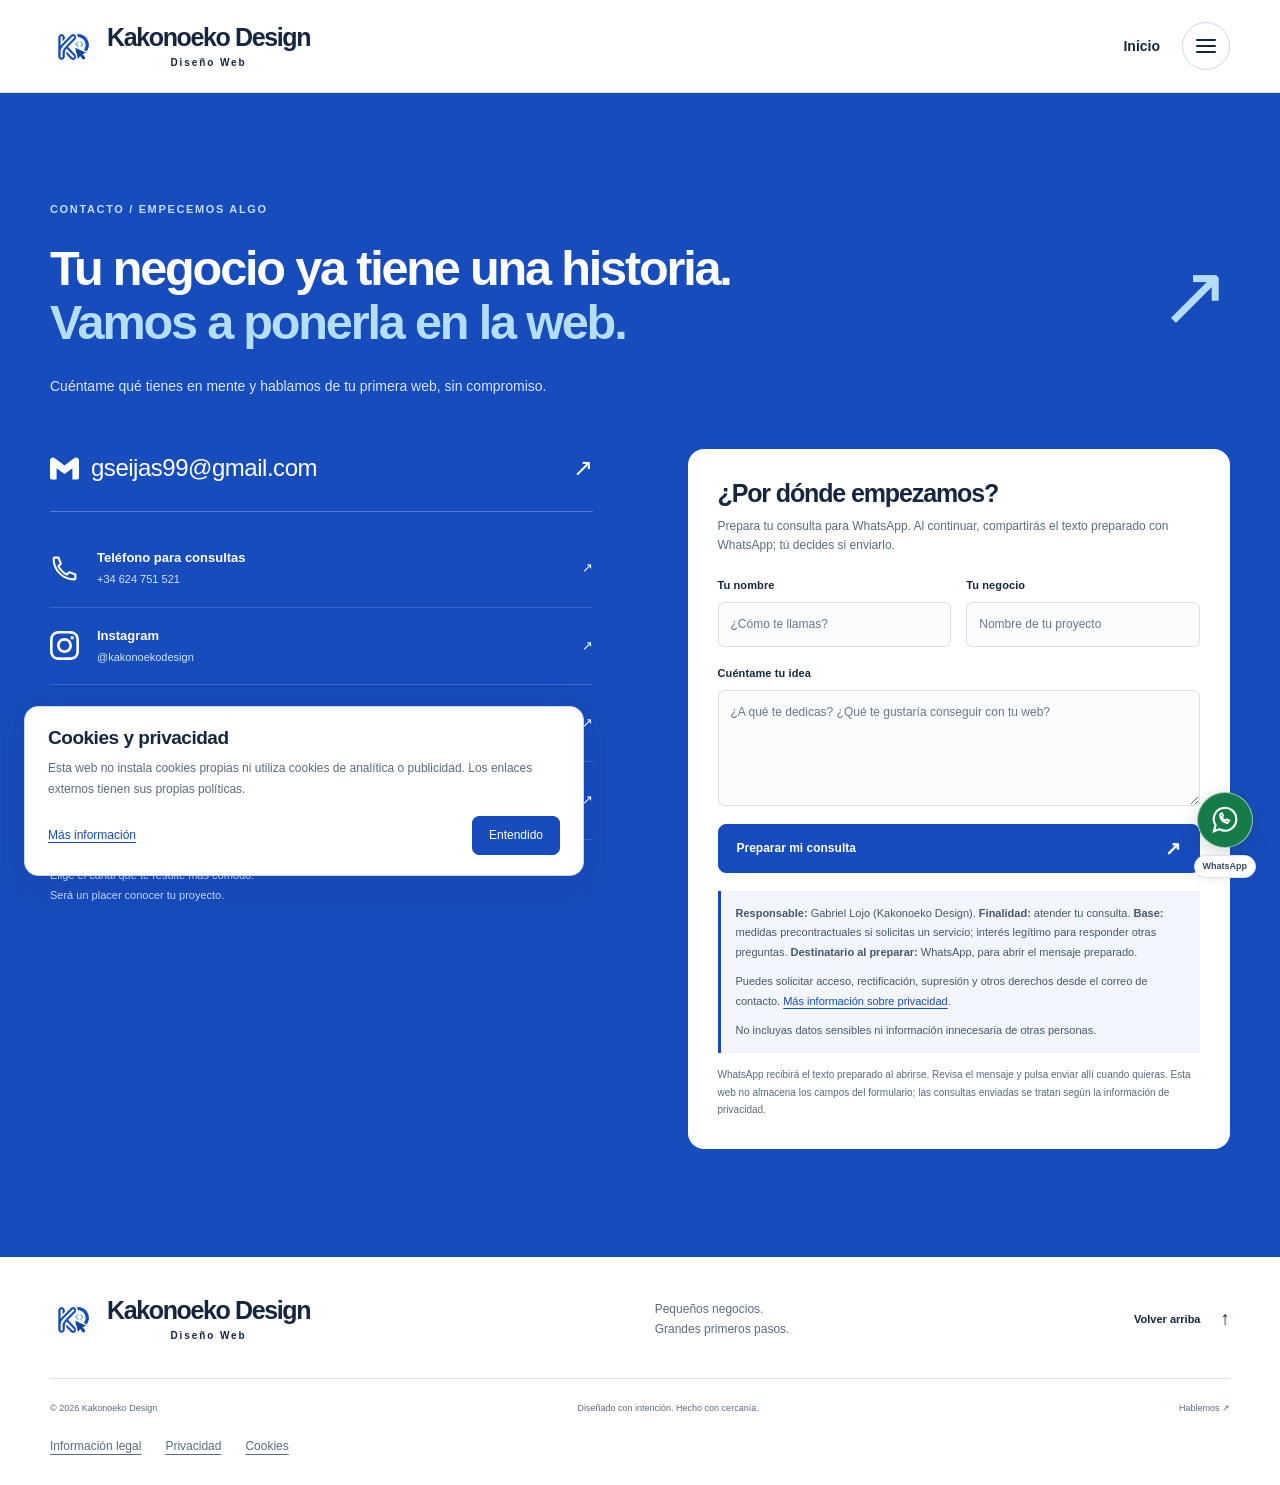
==== commit 0b4515a6: "Add dedicated FAQ page with expanded answers and simplify Contact form" ====
--- a/contacto.html
+++ b/contacto.html
@@ -24,10 +24,10 @@
   <meta name="twitter:image:alt" content="Logo de Kakonoeko Design">
   <link rel="canonical" href="https://kakonoeko.github.io/kakonoeko-design/contacto.html">
   <link rel="icon" type="image/png" href="assets/logo.png">
-  <link rel="stylesheet" href="styles.css?v=20261013-contacto">
+  <link rel="stylesheet" href="styles.css?v=20261013-faq">
   <script src="config.js?v=20261012-telefono" defer></script>
-  <script src="legal.js?v=20261013-contacto" defer></script>
-  <script src="script.js?v=20261013-contacto" defer></script>
+  <script src="legal.js?v=20261013-faq" defer></script>
+  <script src="script.js?v=20261013-faq" defer></script>
   <title>Contacto · Kakonoeko Design</title>
 </head>
 <body class="contact-page">
@@ -36,11 +36,11 @@
     <div class="wrap nav">
       <a class="brand" href="index.html#inicio" aria-label="Kakonoeko Design, inicio"><span class="brand-symbol"><img src="assets/logo.png" width="1254" height="1254" alt=""></span><span>Kakonoeko Design<span class="brand-sub">Diseño Web</span></span></a>
       <div class="header-actions"><a class="home-link" href="index.html#inicio">Inicio</a><button class="menu-toggle" type="button" aria-expanded="false" aria-controls="navigation"><span class="menu-line" aria-hidden="true"></span><span class="menu-line" aria-hidden="true"></span><span class="menu-line" aria-hidden="true"></span><span class="sr-only">Abrir menú</span></button></div>
-      <nav id="navigation" aria-label="Navegación principal" inert><a href="index.html#servicios">Diseño Web</a><a href="portfolio.html">Portfolio</a><a href="index.html#instagram-empresas">Gestión de Redes</a><a href="index.html#proceso">Cómo trabajo</a><a href="index.html#sobre-mi">Sobre mí</a><a href="contacto.html" aria-current="page">Contacto</a></nav>
+      <nav id="navigation" aria-label="Navegación principal" inert><a href="index.html#servicios">Diseño Web</a><a href="portfolio.html">Portfolio</a><a href="index.html#instagram-empresas">Gestión de Redes</a><a href="index.html#proceso">Cómo trabajo</a><a href="index.html#sobre-mi">Sobre mí</a><a href="preguntas-frecuentes.html">Preguntas Frecuentes</a><a href="contacto.html" aria-current="page">Contacto</a></nav>
     </div>
   </header>
   <main id="contenido">
-    <section class="section contact" id="contacto"><div class="wrap"><p class="eyebrow">CONTACTO / EMPECEMOS ALGO</p><div class="contact-heading"><h1>Tu negocio ya tiene una historia.<br> <span>Vamos a ponerla en la web.</span></h1><span class="contact-arrow" aria-hidden="true">↗</span></div><p class="contact-lead">Cuéntame qué tienes en mente y hablamos de tu primera web, sin compromiso.</p><div class="contact-layout"><div><a class="email-link" data-email-link data-gmail-link href="https://mail.google.com/mail/?view=cm&amp;fs=1&amp;to=gseijas99%40gmail.com" target="_blank" rel="noopener noreferrer"><svg class="social-icon" viewBox="0 0 24 24" fill="currentColor" aria-hidden="true"><path d="M24 5.457v13.909c0 .904-.732 1.636-1.636 1.636h-3.819V11.73L12 16.64l-6.545-4.91v9.273H1.636A1.636 1.636 0 0 1 0 19.366V5.457c0-2.023 2.309-3.178 3.927-1.964L5.455 4.64 12 9.548l6.545-4.91 1.528-1.145C21.69 2.28 24 3.434 24 5.457z"/></svg><span data-email-address>gseijas99@gmail.com</span><span aria-hidden="true">↗</span></a><div class="social-list"><a data-phone-link href="tel:+34624751521"><svg class="social-icon" viewBox="0 0 24 24" fill="none" aria-hidden="true"><path d="M7 3H4a1 1 0 0 0-1 1c0 9.4 7.6 17 17 17a1 1 0 0 0 1-1v-3l-5-2-2 2a15 15 0 0 1-7-7l2-2-2-5Z" stroke="currentColor" stroke-width="1.7" stroke-linejoin="round"/></svg><span>Teléfono para consultas<small data-phone-display>+34 624 751 521</small></span><span aria-hidden="true">↗</span></a><a data-instagram-link href="https://www.instagram.com/kakonoekodesign/" target="_blank" rel="noopener noreferrer"><svg class="social-icon" viewBox="0 0 24 24" fill="currentColor" aria-hidden="true"><path d="M7.0301.084c-1.2768.0602-2.1487.264-2.911.5634-.7888.3075-1.4575.72-2.1228 1.3877-.6652.6677-1.075 1.3368-1.3802 2.127-.2954.7638-.4956 1.6365-.552 2.914-.0564 1.2775-.0689 1.6882-.0626 4.947.0062 3.2586.0206 3.6671.0825 4.9473.061 1.2765.264 2.1482.5635 2.9107.308.7889.72 1.4573 1.388 2.1228.6679.6655 1.3365 1.0743 2.1285 1.38.7632.295 1.6361.4961 2.9134.552 1.2773.056 1.6884.069 4.9462.0627 3.2578-.0062 3.668-.0207 4.9478-.0814 1.28-.0607 2.147-.2652 2.9098-.5633.7889-.3086 1.4578-.72 2.1228-1.3881.665-.6682 1.0745-1.3378 1.3795-2.1284.2957-.7632.4966-1.636.552-2.9124.056-1.2809.0692-1.6898.063-4.948-.0063-3.2583-.021-3.6668-.0817-4.9465-.0607-1.2797-.264-2.1487-.5633-2.9117-.3084-.7889-.72-1.4568-1.3876-2.1228C21.2982 1.33 20.628.9208 19.8378.6165 19.074.321 18.2017.1197 16.9244.0645 15.6471.0093 15.236-.005 11.977.0014 8.718.0076 8.31.0215 7.0301.0839m.1402 21.6932c-1.17-.0509-1.8053-.2453-2.2287-.408-.5606-.216-.96-.4771-1.3819-.895-.422-.4178-.6811-.8186-.9-1.378-.1644-.4234-.3624-1.058-.4171-2.228-.0595-1.2645-.072-1.6442-.079-4.848-.007-3.2037.0053-3.583.0607-4.848.05-1.169.2456-1.805.408-2.2282.216-.5613.4762-.96.895-1.3816.4188-.4217.8184-.6814 1.3783-.9003.423-.1651 1.0575-.3614 2.227-.4171 1.2655-.06 1.6447-.072 4.848-.079 3.2033-.007 3.5835.005 4.8495.0608 1.169.0508 1.8053.2445 2.228.408.5608.216.96.4754 1.3816.895.4217.4194.6816.8176.9005 1.3787.1653.4217.3617 1.056.4169 2.2263.0602 1.2655.0739 1.645.0796 4.848.0058 3.203-.0055 3.5834-.061 4.848-.051 1.17-.245 1.8055-.408 2.2294-.216.5604-.4763.96-.8954 1.3814-.419.4215-.8181.6811-1.3783.9-.4224.1649-1.0577.3617-2.2262.4174-1.2656.0595-1.6448.072-4.8493.079-3.2045.007-3.5825-.006-4.848-.0608M16.953 5.5864A1.44 1.44 0 1 0 18.39 4.144a1.44 1.44 0 0 0-1.437 1.4424M5.8385 12.012c.0067 3.4032 2.7706 6.1557 6.173 6.1493 3.4026-.0065 6.157-2.7701 6.1506-6.1733-.0065-3.4032-2.771-6.1565-6.174-6.1498-3.403.0067-6.156 2.771-6.1496 6.1738M8 12.0077a4 4 0 1 1 4.008 3.9921A3.9996 3.9996 0 0 1 8 12.0077"/></svg><span>Instagram<small>@kakonoekodesign</small></span><span aria-hidden="true">↗</span></a><a data-tiktok-link href="https://www.tiktok.com/@kakonoekodesign" target="_blank" rel="noopener noreferrer"><svg class="social-icon" viewBox="0 0 24 24" fill="currentColor" aria-hidden="true"><path d="M12.525.02c1.31-.02 2.61-.01 3.91-.02.08 1.53.63 3.09 1.75 4.17 1.12 1.11 2.7 1.62 4.24 1.79v4.03c-1.44-.05-2.89-.35-4.2-.97-.57-.26-1.1-.59-1.62-.93-.01 2.92.01 5.84-.02 8.75-.08 1.4-.54 2.79-1.35 3.94-1.31 1.92-3.58 3.17-5.91 3.21-1.43.08-2.86-.31-4.08-1.03-2.02-1.19-3.44-3.37-3.65-5.71-.02-.5-.03-1-.01-1.49.18-1.9 1.12-3.72 2.58-4.96 1.66-1.44 3.98-2.13 6.15-1.72.02 1.48-.04 2.96-.04 4.44-.99-.32-2.15-.23-3.02.37-.63.41-1.11 1.04-1.36 1.75-.21.51-.15 1.07-.14 1.61.24 1.64 1.82 3.02 3.5 2.87 1.12-.01 2.19-.66 2.77-1.61.19-.33.4-.67.41-1.06.1-1.79.06-3.57.07-5.36.01-4.03-.01-8.05.02-12.07z"/></svg><span>TikTok<small>@kakonoekodesign</small></span><span aria-hidden="true">↗</span></a><a class="whatsapp-link" id="whatsapp-info" data-whatsapp-link href="https://wa.me/34624751521?text=Hola%2C+me+gustar%C3%ADa+hacer+una+consulta+sobre+dise%C3%B1o+web+o+gesti%C3%B3n+de+Instagram." target="_blank" rel="noopener noreferrer"><svg class="social-icon" viewBox="0 0 24 24" fill="currentColor" aria-hidden="true"><path d="M17.472 14.382c-.297-.149-1.758-.867-2.03-.967-.273-.099-.471-.148-.67.15-.197.297-.767.966-.94 1.164-.173.199-.347.223-.644.075-.297-.15-1.255-.463-2.39-1.475-.883-.788-1.48-1.761-1.653-2.059-.173-.297-.018-.458.13-.606.134-.133.298-.347.446-.52.149-.174.198-.298.298-.497.099-.198.05-.371-.025-.52-.075-.149-.669-1.612-.916-2.207-.242-.579-.487-.5-.669-.51-.173-.008-.371-.01-.57-.01-.198 0-.52.074-.792.372-.272.297-1.04 1.016-1.04 2.479 0 1.462 1.065 2.875 1.213 3.074.149.198 2.096 3.2 5.077 4.487.709.306 1.262.489 1.694.625.712.227 1.36.195 1.871.118.571-.085 1.758-.719 2.006-1.413.248-.694.248-1.289.173-1.413-.074-.124-.272-.198-.57-.347m-5.421 7.403h-.004a9.87 9.87 0 01-5.031-1.378l-.361-.214-3.741.982.998-3.648-.235-.374a9.86 9.86 0 01-1.51-5.26c.001-5.45 4.436-9.884 9.888-9.884 2.64 0 5.122 1.03 6.988 2.898a9.825 9.825 0 012.893 6.994c-.003 5.45-4.437 9.884-9.885 9.884m8.413-18.297A11.815 11.815 0 0012.05 0C5.495 0 .16 5.335.157 11.892c0 2.096.547 4.142 1.588 5.945L.057 24l6.305-1.654a11.882 11.882 0 005.683 1.448h.005c6.554 0 11.89-5.335 11.893-11.893a11.821 11.821 0 00-3.48-8.413Z"/></svg><span>WhatsApp<small data-whatsapp-status>+34 624 751 521 · Escríbeme</small></span><span data-whatsapp-badge aria-hidden="true">↗</span></a></div><p class="contact-caption">Elige el canal que te resulte más cómodo.<br> Será un placer conocer tu proyecto.</p></div><form id="brief-form" method="post" action="#" aria-describedby="brief-privacy"><h3>¿Por dónde empezamos?</h3><p class="form-intro">Prepara tu consulta para WhatsApp. Al continuar, compartirás el texto preparado con WhatsApp; tú decides si enviarlo.</p><div class="field-row"><label>Tu nombre<input name="name" required maxlength="100" autocomplete="name" placeholder="¿Cómo te llamas?"></label><label>Tu negocio<input name="business" maxlength="150" autocomplete="organization" placeholder="Nombre de tu proyecto"></label></div><label>Cuéntame tu idea<textarea name="message" required maxlength="2500" rows="4" placeholder="¿A qué te dedicas? ¿Qué te gustaría conseguir con tu web?"></textarea></label><button class="button" type="submit">Preparar mi consulta <span aria-hidden="true">↗</span></button><div class="form-privacy" id="brief-privacy"><p><strong>Responsable:</strong> Gabriel Lojo (Kakonoeko Design). <strong>Finalidad:</strong> atender tu consulta. <strong>Base:</strong> medidas precontractuales si solicitas un servicio; interés legítimo para responder otras preguntas. <strong>Destinatario al preparar:</strong> WhatsApp, para abrir el mensaje preparado.</p><p>Puedes solicitar acceso, rectificación, supresión y otros derechos desde el correo de contacto. <a href="privacidad.html">Más información sobre privacidad</a>.</p><p>No incluyas datos sensibles ni información innecesaria de otras personas.</p></div><p class="form-note">WhatsApp recibirá el texto preparado al abrirse. Revisa el mensaje y pulsa enviar allí cuando quieras. Esta web no almacena los campos del formulario; las consultas enviadas se tratan según la información de privacidad.</p><p id="form-status" role="status"></p><a class="consultation-fallback" href="https://wa.me/34624751521" target="_blank" rel="noopener noreferrer">Abrir WhatsApp ↗</a></form></div></div></section>
+    <section class="section contact" id="contacto"><div class="wrap"><p class="eyebrow">CONTACTO / EMPECEMOS ALGO</p><div class="contact-heading"><h1>Tu negocio ya tiene una historia.<br> <span>Vamos a ponerla en la web.</span></h1><span class="contact-arrow" aria-hidden="true">↗</span></div><p class="contact-lead">Cuéntame qué tienes en mente y hablamos de tu primera web, sin compromiso.</p><div class="contact-layout"><div><a class="email-link" data-email-link data-gmail-link href="https://mail.google.com/mail/?view=cm&amp;fs=1&amp;to=gseijas99%40gmail.com" target="_blank" rel="noopener noreferrer"><svg class="social-icon" viewBox="0 0 24 24" fill="currentColor" aria-hidden="true"><path d="M24 5.457v13.909c0 .904-.732 1.636-1.636 1.636h-3.819V11.73L12 16.64l-6.545-4.91v9.273H1.636A1.636 1.636 0 0 1 0 19.366V5.457c0-2.023 2.309-3.178 3.927-1.964L5.455 4.64 12 9.548l6.545-4.91 1.528-1.145C21.69 2.28 24 3.434 24 5.457z"/></svg><span data-email-address>gseijas99@gmail.com</span><span aria-hidden="true">↗</span></a><div class="social-list"><a data-phone-link href="tel:+34624751521"><svg class="social-icon" viewBox="0 0 24 24" fill="none" aria-hidden="true"><path d="M7 3H4a1 1 0 0 0-1 1c0 9.4 7.6 17 17 17a1 1 0 0 0 1-1v-3l-5-2-2 2a15 15 0 0 1-7-7l2-2-2-5Z" stroke="currentColor" stroke-width="1.7" stroke-linejoin="round"/></svg><span>Teléfono para consultas<small data-phone-display>+34 624 751 521</small></span><span aria-hidden="true">↗</span></a><a data-instagram-link href="https://www.instagram.com/kakonoekodesign/" target="_blank" rel="noopener noreferrer"><svg class="social-icon" viewBox="0 0 24 24" fill="currentColor" aria-hidden="true"><path d="M7.0301.084c-1.2768.0602-2.1487.264-2.911.5634-.7888.3075-1.4575.72-2.1228 1.3877-.6652.6677-1.075 1.3368-1.3802 2.127-.2954.7638-.4956 1.6365-.552 2.914-.0564 1.2775-.0689 1.6882-.0626 4.947.0062 3.2586.0206 3.6671.0825 4.9473.061 1.2765.264 2.1482.5635 2.9107.308.7889.72 1.4573 1.388 2.1228.6679.6655 1.3365 1.0743 2.1285 1.38.7632.295 1.6361.4961 2.9134.552 1.2773.056 1.6884.069 4.9462.0627 3.2578-.0062 3.668-.0207 4.9478-.0814 1.28-.0607 2.147-.2652 2.9098-.5633.7889-.3086 1.4578-.72 2.1228-1.3881.665-.6682 1.0745-1.3378 1.3795-2.1284.2957-.7632.4966-1.636.552-2.9124.056-1.2809.0692-1.6898.063-4.948-.0063-3.2583-.021-3.6668-.0817-4.9465-.0607-1.2797-.264-2.1487-.5633-2.9117-.3084-.7889-.72-1.4568-1.3876-2.1228C21.2982 1.33 20.628.9208 19.8378.6165 19.074.321 18.2017.1197 16.9244.0645 15.6471.0093 15.236-.005 11.977.0014 8.718.0076 8.31.0215 7.0301.0839m.1402 21.6932c-1.17-.0509-1.8053-.2453-2.2287-.408-.5606-.216-.96-.4771-1.3819-.895-.422-.4178-.6811-.8186-.9-1.378-.1644-.4234-.3624-1.058-.4171-2.228-.0595-1.2645-.072-1.6442-.079-4.848-.007-3.2037.0053-3.583.0607-4.848.05-1.169.2456-1.805.408-2.2282.216-.5613.4762-.96.895-1.3816.4188-.4217.8184-.6814 1.3783-.9003.423-.1651 1.0575-.3614 2.227-.4171 1.2655-.06 1.6447-.072 4.848-.079 3.2033-.007 3.5835.005 4.8495.0608 1.169.0508 1.8053.2445 2.228.408.5608.216.96.4754 1.3816.895.4217.4194.6816.8176.9005 1.3787.1653.4217.3617 1.056.4169 2.2263.0602 1.2655.0739 1.645.0796 4.848.0058 3.203-.0055 3.5834-.061 4.848-.051 1.17-.245 1.8055-.408 2.2294-.216.5604-.4763.96-.8954 1.3814-.419.4215-.8181.6811-1.3783.9-.4224.1649-1.0577.3617-2.2262.4174-1.2656.0595-1.6448.072-4.8493.079-3.2045.007-3.5825-.006-4.848-.0608M16.953 5.5864A1.44 1.44 0 1 0 18.39 4.144a1.44 1.44 0 0 0-1.437 1.4424M5.8385 12.012c.0067 3.4032 2.7706 6.1557 6.173 6.1493 3.4026-.0065 6.157-2.7701 6.1506-6.1733-.0065-3.4032-2.771-6.1565-6.174-6.1498-3.403.0067-6.156 2.771-6.1496 6.1738M8 12.0077a4 4 0 1 1 4.008 3.9921A3.9996 3.9996 0 0 1 8 12.0077"/></svg><span>Instagram<small>@kakonoekodesign</small></span><span aria-hidden="true">↗</span></a><a data-tiktok-link href="https://www.tiktok.com/@kakonoekodesign" target="_blank" rel="noopener noreferrer"><svg class="social-icon" viewBox="0 0 24 24" fill="currentColor" aria-hidden="true"><path d="M12.525.02c1.31-.02 2.61-.01 3.91-.02.08 1.53.63 3.09 1.75 4.17 1.12 1.11 2.7 1.62 4.24 1.79v4.03c-1.44-.05-2.89-.35-4.2-.97-.57-.26-1.1-.59-1.62-.93-.01 2.92.01 5.84-.02 8.75-.08 1.4-.54 2.79-1.35 3.94-1.31 1.92-3.58 3.17-5.91 3.21-1.43.08-2.86-.31-4.08-1.03-2.02-1.19-3.44-3.37-3.65-5.71-.02-.5-.03-1-.01-1.49.18-1.9 1.12-3.72 2.58-4.96 1.66-1.44 3.98-2.13 6.15-1.72.02 1.48-.04 2.96-.04 4.44-.99-.32-2.15-.23-3.02.37-.63.41-1.11 1.04-1.36 1.75-.21.51-.15 1.07-.14 1.61.24 1.64 1.82 3.02 3.5 2.87 1.12-.01 2.19-.66 2.77-1.61.19-.33.4-.67.41-1.06.1-1.79.06-3.57.07-5.36.01-4.03-.01-8.05.02-12.07z"/></svg><span>TikTok<small>@kakonoekodesign</small></span><span aria-hidden="true">↗</span></a><a class="whatsapp-link" id="whatsapp-info" data-whatsapp-link href="https://wa.me/34624751521?text=Hola%2C+me+gustar%C3%ADa+hacer+una+consulta+sobre+dise%C3%B1o+web+o+gesti%C3%B3n+de+Instagram." target="_blank" rel="noopener noreferrer"><svg class="social-icon" viewBox="0 0 24 24" fill="currentColor" aria-hidden="true"><path d="M17.472 14.382c-.297-.149-1.758-.867-2.03-.967-.273-.099-.471-.148-.67.15-.197.297-.767.966-.94 1.164-.173.199-.347.223-.644.075-.297-.15-1.255-.463-2.39-1.475-.883-.788-1.48-1.761-1.653-2.059-.173-.297-.018-.458.13-.606.134-.133.298-.347.446-.52.149-.174.198-.298.298-.497.099-.198.05-.371-.025-.52-.075-.149-.669-1.612-.916-2.207-.242-.579-.487-.5-.669-.51-.173-.008-.371-.01-.57-.01-.198 0-.52.074-.792.372-.272.297-1.04 1.016-1.04 2.479 0 1.462 1.065 2.875 1.213 3.074.149.198 2.096 3.2 5.077 4.487.709.306 1.262.489 1.694.625.712.227 1.36.195 1.871.118.571-.085 1.758-.719 2.006-1.413.248-.694.248-1.289.173-1.413-.074-.124-.272-.198-.57-.347m-5.421 7.403h-.004a9.87 9.87 0 01-5.031-1.378l-.361-.214-3.741.982.998-3.648-.235-.374a9.86 9.86 0 01-1.51-5.26c.001-5.45 4.436-9.884 9.888-9.884 2.64 0 5.122 1.03 6.988 2.898a9.825 9.825 0 012.893 6.994c-.003 5.45-4.437 9.884-9.885 9.884m8.413-18.297A11.815 11.815 0 0012.05 0C5.495 0 .16 5.335.157 11.892c0 2.096.547 4.142 1.588 5.945L.057 24l6.305-1.654a11.882 11.882 0 005.683 1.448h.005c6.554 0 11.89-5.335 11.893-11.893a11.821 11.821 0 00-3.48-8.413Z"/></svg><span>WhatsApp<small data-whatsapp-status>+34 624 751 521 · Escríbeme</small></span><span data-whatsapp-badge aria-hidden="true">↗</span></a></div><p class="contact-caption">Elige el canal que te resulte más cómodo.<br> Será un placer conocer tu proyecto.</p></div><form id="brief-form" method="post" action="#" aria-describedby="brief-privacy"><h3>¿Por dónde empezamos?</h3><p class="form-intro">Prepara tu consulta para WhatsApp. Al continuar, compartirás el texto preparado con WhatsApp; tú decides si enviarlo.</p><div class="field-row"><label>Tu nombre<input name="name" required maxlength="100" autocomplete="name" placeholder="¿Cómo te llamas?"></label><label>Tu negocio<input name="business" maxlength="150" autocomplete="organization" placeholder="Nombre de tu proyecto"></label></div><label>Cuéntame tu idea<textarea name="message" required maxlength="2500" rows="4" placeholder="¿A qué te dedicas? ¿Qué te gustaría conseguir con tu web?"></textarea></label><button class="button" type="submit">Preparar mi consulta <span aria-hidden="true">↗</span></button><div class="form-privacy" id="brief-privacy"><p><strong>Responsable:</strong> Gabriel Lojo (Kakonoeko Design). <strong>Finalidad:</strong> atender tu consulta. <strong>Base:</strong> medidas precontractuales si solicitas un servicio; interés legítimo para responder otras preguntas. <strong>Destinatario al preparar:</strong> WhatsApp, para abrir el mensaje preparado.</p><p>Puedes solicitar acceso, rectificación, supresión y otros derechos desde el correo de contacto. <a href="privacidad.html">Más información sobre privacidad</a>.</p><p>No incluyas datos sensibles ni información innecesaria de otras personas.</p></div><p class="form-note">WhatsApp recibirá el texto preparado al abrirse. Revisa el mensaje y pulsa enviar allí cuando quieras. Esta web no almacena los campos del formulario; las consultas enviadas se tratan según la información de privacidad.</p><p id="form-status" role="status"></p></form></div></div></section>
   </main>
   <footer><div class="wrap footer-top"><a class="brand" href="index.html#inicio"><span class="brand-symbol"><img src="assets/logo.png" width="1254" height="1254" loading="lazy" alt=""></span><span>Kakonoeko Design<span class="brand-sub">Diseño Web</span></span></a><p>Pequeños negocios.<br> Grandes primeros pasos.</p><a class="text-link" href="#contacto">Volver arriba <span aria-hidden="true">↑</span></a></div><div class="wrap footer-bottom"><span>© <span id="year">2026</span> Kakonoeko Design</span><span>Diseñado con intención. Hecho con cercanía.</span><a data-gmail-link href="https://mail.google.com/mail/?view=cm&amp;fs=1&amp;to=gseijas99%40gmail.com" target="_blank" rel="noopener noreferrer">Hablemos ↗</a></div><div class="wrap footer-legal"><nav class="legal-links" aria-label="Información legal"><a href="informacion-legal.html">Información legal</a><a href="privacidad.html">Privacidad</a><a href="cookies.html">Cookies</a></nav></div></footer>
   <div class="floating-whatsapp" data-whatsapp-widget><a class="floating-whatsapp-button" href="https://wa.me/34624751521?text=Hola%2C+me+gustar%C3%ADa+hacer+una+consulta+sobre+dise%C3%B1o+web+o+gesti%C3%B3n+de+Instagram." target="_blank" rel="noopener noreferrer" aria-label="Contactar por WhatsApp" title="Hablemos por WhatsApp"><svg viewBox="0 0 24 24" fill="none" aria-hidden="true"><path d="M21 11.5a9 9 0 0 1-13.3 7.9L3 21l1.5-4.8A9 9 0 1 1 21 11.5Z" stroke="currentColor" stroke-width="1.7"/><path d="M8 7.5c0 4 2 6 6 7l1.5-2-2-1-1 1c-1.5-.5-2.5-1.5-3-3l1-1-1-2-1.5 1Z" stroke="currentColor" stroke-width="1.4"/></svg></a><span class="floating-whatsapp-note">WhatsApp</span></div>
--- a/styles.css
+++ b/styles.css
@@ -53,3 +53,5 @@
 @media(max-width:380px){.site-header .nav{gap:8px}.site-header .nav .brand{font-size:16px;gap:6px}.site-header .nav .brand-symbol{width:28px;height:28px}.site-header .nav .brand-sub{font-size:8px}.header-actions{gap:10px}.home-link{font-size:12px}.site-header .menu-toggle{width:42px;height:42px}}
 
 .site-header .nav #navigation{grid-template-columns:repeat(6,minmax(0,1fr))}.contact-page .contact-heading h1{font-size:clamp(2rem,3.8vw,3.2rem);font-weight:550}.contact-page .contact-heading h1 span{color:#b4ddf8}@media(max-width:800px){.site-header .nav #navigation{grid-template-columns:1fr}}@media(max-width:600px){.contact-page .contact-heading h1{font-size:32px;line-height:1.14}.contact-page .contact-heading h1 br{display:none}.contact-page .contact-heading h1 span{display:block;margin-top:6px}}
+
+.site-header .nav #navigation{grid-template-columns:repeat(7,minmax(0,1fr))}.site-header .nav #navigation>a{padding-inline:10px}.faq-page .section-heading h1{font-size:clamp(2rem,3.6vw,3.1rem);font-weight:650;margin-top:17px}.faq-category{max-width:900px;margin:40px auto 0}.faq-category h2{font-size:26px;margin-bottom:22px}.faq-contact{max-width:900px;margin:40px auto 0;display:flex;justify-content:space-between;align-items:center;gap:22px;font-size:17px;font-weight:600}@media(max-width:1000px){.site-header .nav #navigation{grid-template-columns:1fr;padding-inline:21px}.site-header .nav #navigation>a{text-align:left;padding:13px 16px}}@media(max-width:600px){.faq-page .section-heading h1{font-size:32px}.faq-category h2{font-size:24px}.faq-contact{align-items:flex-start;flex-direction:column}.faq-contact .button{font-size:13px}}
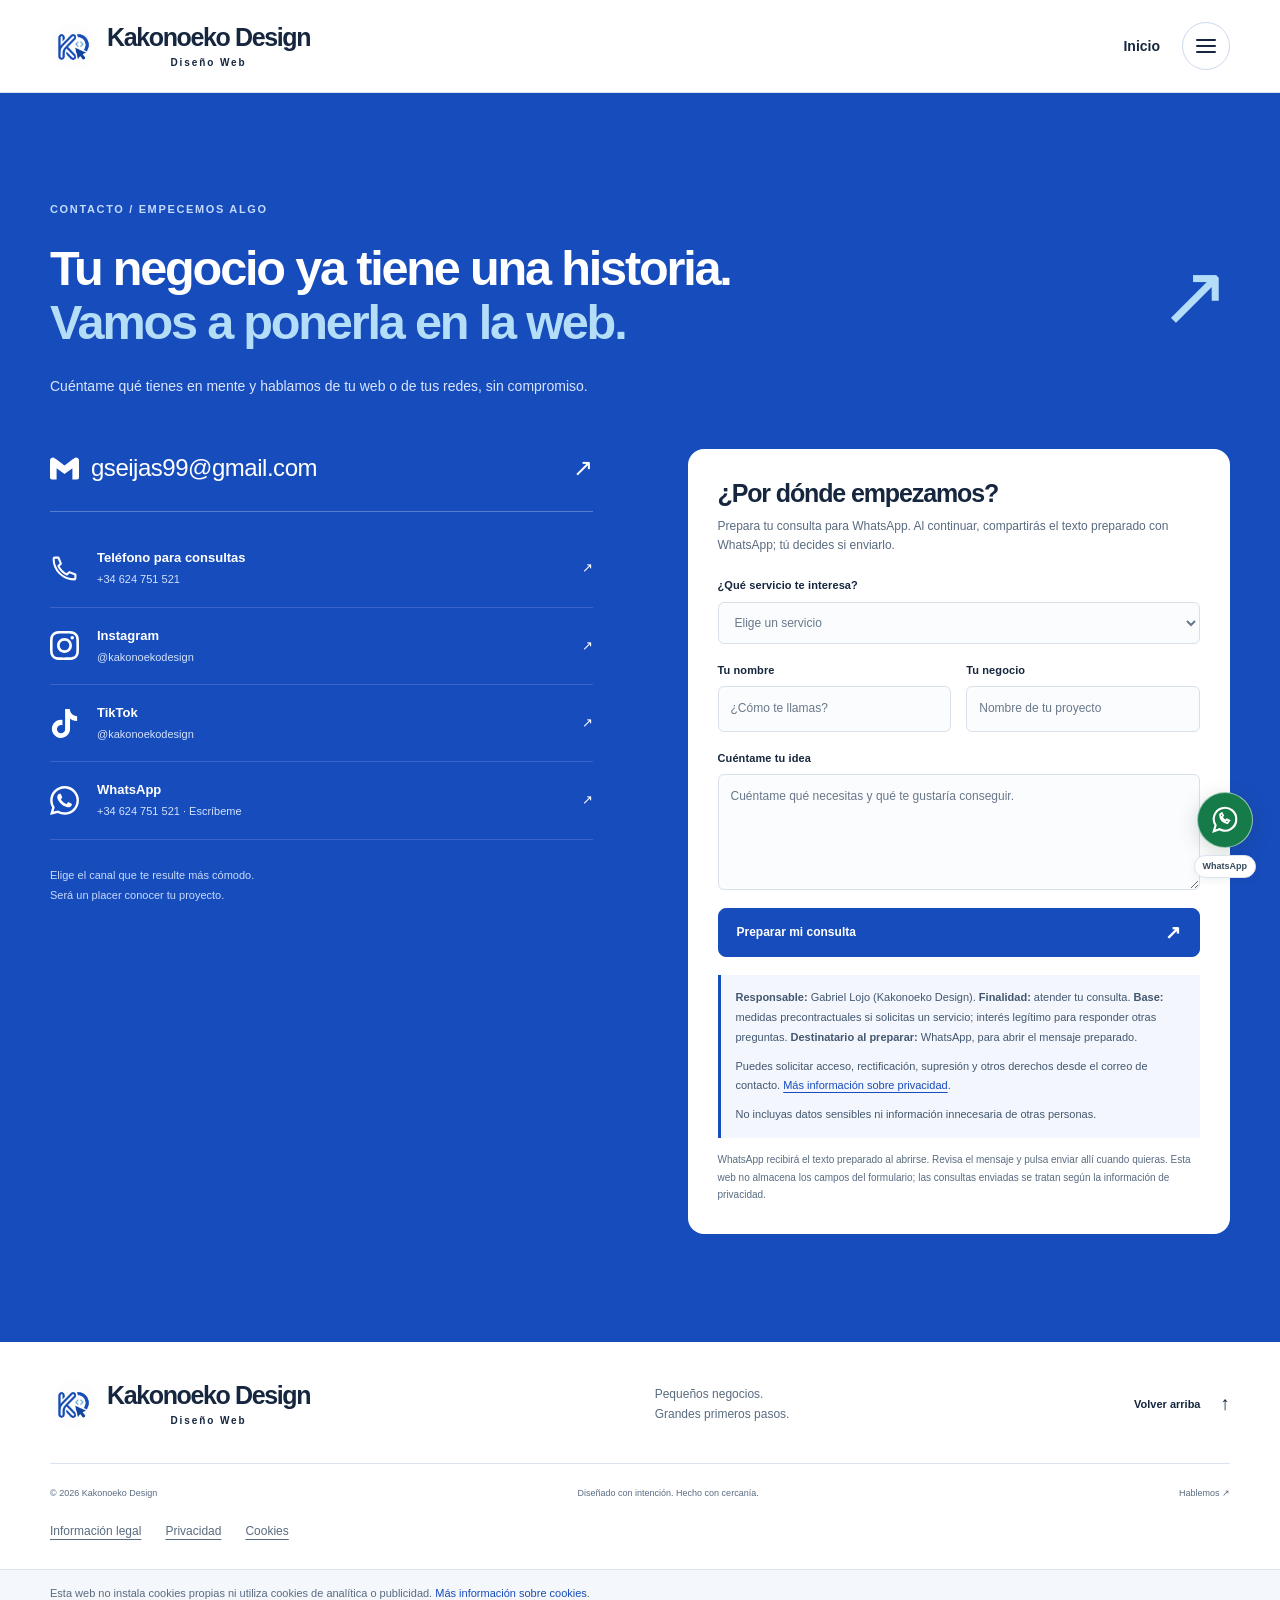
==== commit 1a7be5b1: "Unify enquiries, add service selection and simplify privacy notice and introduction" ====
--- a/contacto.html
+++ b/contacto.html
@@ -24,10 +24,10 @@
   <meta name="twitter:image:alt" content="Logo de Kakonoeko Design">
   <link rel="canonical" href="https://kakonoeko.github.io/kakonoeko-design/contacto.html">
   <link rel="icon" type="image/png" href="assets/logo.png">
-  <link rel="stylesheet" href="styles.css?v=20261013-faq">
+  <link rel="stylesheet" href="styles.css?v=20261013-consultas">
   <script src="config.js?v=20261012-telefono" defer></script>
-  <script src="legal.js?v=20261013-faq" defer></script>
-  <script src="script.js?v=20261013-faq" defer></script>
+  <script src="legal.js?v=20261013-consultas" defer></script>
+  <script src="script.js?v=20261013-consultas" defer></script>
   <title>Contacto · Kakonoeko Design</title>
 </head>
 <body class="contact-page">
@@ -40,12 +40,12 @@
     </div>
   </header>
   <main id="contenido">
-    <section class="section contact" id="contacto"><div class="wrap"><p class="eyebrow">CONTACTO / EMPECEMOS ALGO</p><div class="contact-heading"><h1>Tu negocio ya tiene una historia.<br> <span>Vamos a ponerla en la web.</span></h1><span class="contact-arrow" aria-hidden="true">↗</span></div><p class="contact-lead">Cuéntame qué tienes en mente y hablamos de tu primera web, sin compromiso.</p><div class="contact-layout"><div><a class="email-link" data-email-link data-gmail-link href="https://mail.google.com/mail/?view=cm&amp;fs=1&amp;to=gseijas99%40gmail.com" target="_blank" rel="noopener noreferrer"><svg class="social-icon" viewBox="0 0 24 24" fill="currentColor" aria-hidden="true"><path d="M24 5.457v13.909c0 .904-.732 1.636-1.636 1.636h-3.819V11.73L12 16.64l-6.545-4.91v9.273H1.636A1.636 1.636 0 0 1 0 19.366V5.457c0-2.023 2.309-3.178 3.927-1.964L5.455 4.64 12 9.548l6.545-4.91 1.528-1.145C21.69 2.28 24 3.434 24 5.457z"/></svg><span data-email-address>gseijas99@gmail.com</span><span aria-hidden="true">↗</span></a><div class="social-list"><a data-phone-link href="tel:+34624751521"><svg class="social-icon" viewBox="0 0 24 24" fill="none" aria-hidden="true"><path d="M7 3H4a1 1 0 0 0-1 1c0 9.4 7.6 17 17 17a1 1 0 0 0 1-1v-3l-5-2-2 2a15 15 0 0 1-7-7l2-2-2-5Z" stroke="currentColor" stroke-width="1.7" stroke-linejoin="round"/></svg><span>Teléfono para consultas<small data-phone-display>+34 624 751 521</small></span><span aria-hidden="true">↗</span></a><a data-instagram-link href="https://www.instagram.com/kakonoekodesign/" target="_blank" rel="noopener noreferrer"><svg class="social-icon" viewBox="0 0 24 24" fill="currentColor" aria-hidden="true"><path d="M7.0301.084c-1.2768.0602-2.1487.264-2.911.5634-.7888.3075-1.4575.72-2.1228 1.3877-.6652.6677-1.075 1.3368-1.3802 2.127-.2954.7638-.4956 1.6365-.552 2.914-.0564 1.2775-.0689 1.6882-.0626 4.947.0062 3.2586.0206 3.6671.0825 4.9473.061 1.2765.264 2.1482.5635 2.9107.308.7889.72 1.4573 1.388 2.1228.6679.6655 1.3365 1.0743 2.1285 1.38.7632.295 1.6361.4961 2.9134.552 1.2773.056 1.6884.069 4.9462.0627 3.2578-.0062 3.668-.0207 4.9478-.0814 1.28-.0607 2.147-.2652 2.9098-.5633.7889-.3086 1.4578-.72 2.1228-1.3881.665-.6682 1.0745-1.3378 1.3795-2.1284.2957-.7632.4966-1.636.552-2.9124.056-1.2809.0692-1.6898.063-4.948-.0063-3.2583-.021-3.6668-.0817-4.9465-.0607-1.2797-.264-2.1487-.5633-2.9117-.3084-.7889-.72-1.4568-1.3876-2.1228C21.2982 1.33 20.628.9208 19.8378.6165 19.074.321 18.2017.1197 16.9244.0645 15.6471.0093 15.236-.005 11.977.0014 8.718.0076 8.31.0215 7.0301.0839m.1402 21.6932c-1.17-.0509-1.8053-.2453-2.2287-.408-.5606-.216-.96-.4771-1.3819-.895-.422-.4178-.6811-.8186-.9-1.378-.1644-.4234-.3624-1.058-.4171-2.228-.0595-1.2645-.072-1.6442-.079-4.848-.007-3.2037.0053-3.583.0607-4.848.05-1.169.2456-1.805.408-2.2282.216-.5613.4762-.96.895-1.3816.4188-.4217.8184-.6814 1.3783-.9003.423-.1651 1.0575-.3614 2.227-.4171 1.2655-.06 1.6447-.072 4.848-.079 3.2033-.007 3.5835.005 4.8495.0608 1.169.0508 1.8053.2445 2.228.408.5608.216.96.4754 1.3816.895.4217.4194.6816.8176.9005 1.3787.1653.4217.3617 1.056.4169 2.2263.0602 1.2655.0739 1.645.0796 4.848.0058 3.203-.0055 3.5834-.061 4.848-.051 1.17-.245 1.8055-.408 2.2294-.216.5604-.4763.96-.8954 1.3814-.419.4215-.8181.6811-1.3783.9-.4224.1649-1.0577.3617-2.2262.4174-1.2656.0595-1.6448.072-4.8493.079-3.2045.007-3.5825-.006-4.848-.0608M16.953 5.5864A1.44 1.44 0 1 0 18.39 4.144a1.44 1.44 0 0 0-1.437 1.4424M5.8385 12.012c.0067 3.4032 2.7706 6.1557 6.173 6.1493 3.4026-.0065 6.157-2.7701 6.1506-6.1733-.0065-3.4032-2.771-6.1565-6.174-6.1498-3.403.0067-6.156 2.771-6.1496 6.1738M8 12.0077a4 4 0 1 1 4.008 3.9921A3.9996 3.9996 0 0 1 8 12.0077"/></svg><span>Instagram<small>@kakonoekodesign</small></span><span aria-hidden="true">↗</span></a><a data-tiktok-link href="https://www.tiktok.com/@kakonoekodesign" target="_blank" rel="noopener noreferrer"><svg class="social-icon" viewBox="0 0 24 24" fill="currentColor" aria-hidden="true"><path d="M12.525.02c1.31-.02 2.61-.01 3.91-.02.08 1.53.63 3.09 1.75 4.17 1.12 1.11 2.7 1.62 4.24 1.79v4.03c-1.44-.05-2.89-.35-4.2-.97-.57-.26-1.1-.59-1.62-.93-.01 2.92.01 5.84-.02 8.75-.08 1.4-.54 2.79-1.35 3.94-1.31 1.92-3.58 3.17-5.91 3.21-1.43.08-2.86-.31-4.08-1.03-2.02-1.19-3.44-3.37-3.65-5.71-.02-.5-.03-1-.01-1.49.18-1.9 1.12-3.72 2.58-4.96 1.66-1.44 3.98-2.13 6.15-1.72.02 1.48-.04 2.96-.04 4.44-.99-.32-2.15-.23-3.02.37-.63.41-1.11 1.04-1.36 1.75-.21.51-.15 1.07-.14 1.61.24 1.64 1.82 3.02 3.5 2.87 1.12-.01 2.19-.66 2.77-1.61.19-.33.4-.67.41-1.06.1-1.79.06-3.57.07-5.36.01-4.03-.01-8.05.02-12.07z"/></svg><span>TikTok<small>@kakonoekodesign</small></span><span aria-hidden="true">↗</span></a><a class="whatsapp-link" id="whatsapp-info" data-whatsapp-link href="https://wa.me/34624751521?text=Hola%2C+me+gustar%C3%ADa+hacer+una+consulta+sobre+dise%C3%B1o+web+o+gesti%C3%B3n+de+Instagram." target="_blank" rel="noopener noreferrer"><svg class="social-icon" viewBox="0 0 24 24" fill="currentColor" aria-hidden="true"><path d="M17.472 14.382c-.297-.149-1.758-.867-2.03-.967-.273-.099-.471-.148-.67.15-.197.297-.767.966-.94 1.164-.173.199-.347.223-.644.075-.297-.15-1.255-.463-2.39-1.475-.883-.788-1.48-1.761-1.653-2.059-.173-.297-.018-.458.13-.606.134-.133.298-.347.446-.52.149-.174.198-.298.298-.497.099-.198.05-.371-.025-.52-.075-.149-.669-1.612-.916-2.207-.242-.579-.487-.5-.669-.51-.173-.008-.371-.01-.57-.01-.198 0-.52.074-.792.372-.272.297-1.04 1.016-1.04 2.479 0 1.462 1.065 2.875 1.213 3.074.149.198 2.096 3.2 5.077 4.487.709.306 1.262.489 1.694.625.712.227 1.36.195 1.871.118.571-.085 1.758-.719 2.006-1.413.248-.694.248-1.289.173-1.413-.074-.124-.272-.198-.57-.347m-5.421 7.403h-.004a9.87 9.87 0 01-5.031-1.378l-.361-.214-3.741.982.998-3.648-.235-.374a9.86 9.86 0 01-1.51-5.26c.001-5.45 4.436-9.884 9.888-9.884 2.64 0 5.122 1.03 6.988 2.898a9.825 9.825 0 012.893 6.994c-.003 5.45-4.437 9.884-9.885 9.884m8.413-18.297A11.815 11.815 0 0012.05 0C5.495 0 .16 5.335.157 11.892c0 2.096.547 4.142 1.588 5.945L.057 24l6.305-1.654a11.882 11.882 0 005.683 1.448h.005c6.554 0 11.89-5.335 11.893-11.893a11.821 11.821 0 00-3.48-8.413Z"/></svg><span>WhatsApp<small data-whatsapp-status>+34 624 751 521 · Escríbeme</small></span><span data-whatsapp-badge aria-hidden="true">↗</span></a></div><p class="contact-caption">Elige el canal que te resulte más cómodo.<br> Será un placer conocer tu proyecto.</p></div><form id="brief-form" method="post" action="#" aria-describedby="brief-privacy"><h3>¿Por dónde empezamos?</h3><p class="form-intro">Prepara tu consulta para WhatsApp. Al continuar, compartirás el texto preparado con WhatsApp; tú decides si enviarlo.</p><div class="field-row"><label>Tu nombre<input name="name" required maxlength="100" autocomplete="name" placeholder="¿Cómo te llamas?"></label><label>Tu negocio<input name="business" maxlength="150" autocomplete="organization" placeholder="Nombre de tu proyecto"></label></div><label>Cuéntame tu idea<textarea name="message" required maxlength="2500" rows="4" placeholder="¿A qué te dedicas? ¿Qué te gustaría conseguir con tu web?"></textarea></label><button class="button" type="submit">Preparar mi consulta <span aria-hidden="true">↗</span></button><div class="form-privacy" id="brief-privacy"><p><strong>Responsable:</strong> Gabriel Lojo (Kakonoeko Design). <strong>Finalidad:</strong> atender tu consulta. <strong>Base:</strong> medidas precontractuales si solicitas un servicio; interés legítimo para responder otras preguntas. <strong>Destinatario al preparar:</strong> WhatsApp, para abrir el mensaje preparado.</p><p>Puedes solicitar acceso, rectificación, supresión y otros derechos desde el correo de contacto. <a href="privacidad.html">Más información sobre privacidad</a>.</p><p>No incluyas datos sensibles ni información innecesaria de otras personas.</p></div><p class="form-note">WhatsApp recibirá el texto preparado al abrirse. Revisa el mensaje y pulsa enviar allí cuando quieras. Esta web no almacena los campos del formulario; las consultas enviadas se tratan según la información de privacidad.</p><p id="form-status" role="status"></p></form></div></div></section>
+    <section class="section contact" id="contacto"><div class="wrap"><p class="eyebrow">CONTACTO / EMPECEMOS ALGO</p><div class="contact-heading"><h1>Tu negocio ya tiene una historia.<br> <span>Vamos a ponerla en la web.</span></h1><span class="contact-arrow" aria-hidden="true">↗</span></div><p class="contact-lead">Cuéntame qué tienes en mente y hablamos de tu web o de tus redes, sin compromiso.</p><div class="contact-layout"><div><a class="email-link" data-email-link data-gmail-link href="https://mail.google.com/mail/?view=cm&amp;fs=1&amp;to=gseijas99%40gmail.com" target="_blank" rel="noopener noreferrer"><svg class="social-icon" viewBox="0 0 24 24" fill="currentColor" aria-hidden="true"><path d="M24 5.457v13.909c0 .904-.732 1.636-1.636 1.636h-3.819V11.73L12 16.64l-6.545-4.91v9.273H1.636A1.636 1.636 0 0 1 0 19.366V5.457c0-2.023 2.309-3.178 3.927-1.964L5.455 4.64 12 9.548l6.545-4.91 1.528-1.145C21.69 2.28 24 3.434 24 5.457z"/></svg><span data-email-address>gseijas99@gmail.com</span><span aria-hidden="true">↗</span></a><div class="social-list"><a data-phone-link href="tel:+34624751521"><svg class="social-icon" viewBox="0 0 24 24" fill="none" aria-hidden="true"><path d="M7 3H4a1 1 0 0 0-1 1c0 9.4 7.6 17 17 17a1 1 0 0 0 1-1v-3l-5-2-2 2a15 15 0 0 1-7-7l2-2-2-5Z" stroke="currentColor" stroke-width="1.7" stroke-linejoin="round"/></svg><span>Teléfono para consultas<small data-phone-display>+34 624 751 521</small></span><span aria-hidden="true">↗</span></a><a data-instagram-link href="https://www.instagram.com/kakonoekodesign/" target="_blank" rel="noopener noreferrer"><svg class="social-icon" viewBox="0 0 24 24" fill="currentColor" aria-hidden="true"><path d="M7.0301.084c-1.2768.0602-2.1487.264-2.911.5634-.7888.3075-1.4575.72-2.1228 1.3877-.6652.6677-1.075 1.3368-1.3802 2.127-.2954.7638-.4956 1.6365-.552 2.914-.0564 1.2775-.0689 1.6882-.0626 4.947.0062 3.2586.0206 3.6671.0825 4.9473.061 1.2765.264 2.1482.5635 2.9107.308.7889.72 1.4573 1.388 2.1228.6679.6655 1.3365 1.0743 2.1285 1.38.7632.295 1.6361.4961 2.9134.552 1.2773.056 1.6884.069 4.9462.0627 3.2578-.0062 3.668-.0207 4.9478-.0814 1.28-.0607 2.147-.2652 2.9098-.5633.7889-.3086 1.4578-.72 2.1228-1.3881.665-.6682 1.0745-1.3378 1.3795-2.1284.2957-.7632.4966-1.636.552-2.9124.056-1.2809.0692-1.6898.063-4.948-.0063-3.2583-.021-3.6668-.0817-4.9465-.0607-1.2797-.264-2.1487-.5633-2.9117-.3084-.7889-.72-1.4568-1.3876-2.1228C21.2982 1.33 20.628.9208 19.8378.6165 19.074.321 18.2017.1197 16.9244.0645 15.6471.0093 15.236-.005 11.977.0014 8.718.0076 8.31.0215 7.0301.0839m.1402 21.6932c-1.17-.0509-1.8053-.2453-2.2287-.408-.5606-.216-.96-.4771-1.3819-.895-.422-.4178-.6811-.8186-.9-1.378-.1644-.4234-.3624-1.058-.4171-2.228-.0595-1.2645-.072-1.6442-.079-4.848-.007-3.2037.0053-3.583.0607-4.848.05-1.169.2456-1.805.408-2.2282.216-.5613.4762-.96.895-1.3816.4188-.4217.8184-.6814 1.3783-.9003.423-.1651 1.0575-.3614 2.227-.4171 1.2655-.06 1.6447-.072 4.848-.079 3.2033-.007 3.5835.005 4.8495.0608 1.169.0508 1.8053.2445 2.228.408.5608.216.96.4754 1.3816.895.4217.4194.6816.8176.9005 1.3787.1653.4217.3617 1.056.4169 2.2263.0602 1.2655.0739 1.645.0796 4.848.0058 3.203-.0055 3.5834-.061 4.848-.051 1.17-.245 1.8055-.408 2.2294-.216.5604-.4763.96-.8954 1.3814-.419.4215-.8181.6811-1.3783.9-.4224.1649-1.0577.3617-2.2262.4174-1.2656.0595-1.6448.072-4.8493.079-3.2045.007-3.5825-.006-4.848-.0608M16.953 5.5864A1.44 1.44 0 1 0 18.39 4.144a1.44 1.44 0 0 0-1.437 1.4424M5.8385 12.012c.0067 3.4032 2.7706 6.1557 6.173 6.1493 3.4026-.0065 6.157-2.7701 6.1506-6.1733-.0065-3.4032-2.771-6.1565-6.174-6.1498-3.403.0067-6.156 2.771-6.1496 6.1738M8 12.0077a4 4 0 1 1 4.008 3.9921A3.9996 3.9996 0 0 1 8 12.0077"/></svg><span>Instagram<small>@kakonoekodesign</small></span><span aria-hidden="true">↗</span></a><a data-tiktok-link href="https://www.tiktok.com/@kakonoekodesign" target="_blank" rel="noopener noreferrer"><svg class="social-icon" viewBox="0 0 24 24" fill="currentColor" aria-hidden="true"><path d="M12.525.02c1.31-.02 2.61-.01 3.91-.02.08 1.53.63 3.09 1.75 4.17 1.12 1.11 2.7 1.62 4.24 1.79v4.03c-1.44-.05-2.89-.35-4.2-.97-.57-.26-1.1-.59-1.62-.93-.01 2.92.01 5.84-.02 8.75-.08 1.4-.54 2.79-1.35 3.94-1.31 1.92-3.58 3.17-5.91 3.21-1.43.08-2.86-.31-4.08-1.03-2.02-1.19-3.44-3.37-3.65-5.71-.02-.5-.03-1-.01-1.49.18-1.9 1.12-3.72 2.58-4.96 1.66-1.44 3.98-2.13 6.15-1.72.02 1.48-.04 2.96-.04 4.44-.99-.32-2.15-.23-3.02.37-.63.41-1.11 1.04-1.36 1.75-.21.51-.15 1.07-.14 1.61.24 1.64 1.82 3.02 3.5 2.87 1.12-.01 2.19-.66 2.77-1.61.19-.33.4-.67.41-1.06.1-1.79.06-3.57.07-5.36.01-4.03-.01-8.05.02-12.07z"/></svg><span>TikTok<small>@kakonoekodesign</small></span><span aria-hidden="true">↗</span></a><a class="whatsapp-link" id="whatsapp-info" data-whatsapp-link href="https://wa.me/34624751521?text=Hola%2C+me+gustar%C3%ADa+hacer+una+consulta+sobre+dise%C3%B1o+web+o+gesti%C3%B3n+de+Instagram." target="_blank" rel="noopener noreferrer"><svg class="social-icon" viewBox="0 0 24 24" fill="currentColor" aria-hidden="true"><path d="M17.472 14.382c-.297-.149-1.758-.867-2.03-.967-.273-.099-.471-.148-.67.15-.197.297-.767.966-.94 1.164-.173.199-.347.223-.644.075-.297-.15-1.255-.463-2.39-1.475-.883-.788-1.48-1.761-1.653-2.059-.173-.297-.018-.458.13-.606.134-.133.298-.347.446-.52.149-.174.198-.298.298-.497.099-.198.05-.371-.025-.52-.075-.149-.669-1.612-.916-2.207-.242-.579-.487-.5-.669-.51-.173-.008-.371-.01-.57-.01-.198 0-.52.074-.792.372-.272.297-1.04 1.016-1.04 2.479 0 1.462 1.065 2.875 1.213 3.074.149.198 2.096 3.2 5.077 4.487.709.306 1.262.489 1.694.625.712.227 1.36.195 1.871.118.571-.085 1.758-.719 2.006-1.413.248-.694.248-1.289.173-1.413-.074-.124-.272-.198-.57-.347m-5.421 7.403h-.004a9.87 9.87 0 01-5.031-1.378l-.361-.214-3.741.982.998-3.648-.235-.374a9.86 9.86 0 01-1.51-5.26c.001-5.45 4.436-9.884 9.888-9.884 2.64 0 5.122 1.03 6.988 2.898a9.825 9.825 0 012.893 6.994c-.003 5.45-4.437 9.884-9.885 9.884m8.413-18.297A11.815 11.815 0 0012.05 0C5.495 0 .16 5.335.157 11.892c0 2.096.547 4.142 1.588 5.945L.057 24l6.305-1.654a11.882 11.882 0 005.683 1.448h.005c6.554 0 11.89-5.335 11.893-11.893a11.821 11.821 0 00-3.48-8.413Z"/></svg><span>WhatsApp<small data-whatsapp-status>+34 624 751 521 · Escríbeme</small></span><span data-whatsapp-badge aria-hidden="true">↗</span></a></div><p class="contact-caption">Elige el canal que te resulte más cómodo.<br> Será un placer conocer tu proyecto.</p></div><form id="brief-form" method="post" action="#" aria-describedby="brief-privacy"><h3>¿Por dónde empezamos?</h3><p class="form-intro">Prepara tu consulta para WhatsApp. Al continuar, compartirás el texto preparado con WhatsApp; tú decides si enviarlo.</p><label class="service-field" for="service-selector">¿Qué servicio te interesa?<select id="service-selector" name="service" required><option value="" disabled selected>Elige un servicio</option><option value="web">Diseño Web</option><option value="redes">Gestión de Redes</option><option value="ambos">Ambos</option></select></label><div class="field-row"><label>Tu nombre<input name="name" required maxlength="100" autocomplete="name" placeholder="¿Cómo te llamas?"></label><label>Tu negocio<input name="business" maxlength="150" autocomplete="organization" placeholder="Nombre de tu proyecto"></label></div><label>Cuéntame tu idea<textarea name="message" required maxlength="2500" rows="4" placeholder="Cuéntame qué necesitas y qué te gustaría conseguir."></textarea></label><button class="button" type="submit">Preparar mi consulta <span aria-hidden="true">↗</span></button><div class="form-privacy" id="brief-privacy"><p><strong>Responsable:</strong> Gabriel Lojo (Kakonoeko Design). <strong>Finalidad:</strong> atender tu consulta. <strong>Base:</strong> medidas precontractuales si solicitas un servicio; interés legítimo para responder otras preguntas. <strong>Destinatario al preparar:</strong> WhatsApp, para abrir el mensaje preparado.</p><p>Puedes solicitar acceso, rectificación, supresión y otros derechos desde el correo de contacto. <a href="privacidad.html">Más información sobre privacidad</a>.</p><p>No incluyas datos sensibles ni información innecesaria de otras personas.</p></div><p class="form-note">WhatsApp recibirá el texto preparado al abrirse. Revisa el mensaje y pulsa enviar allí cuando quieras. Esta web no almacena los campos del formulario; las consultas enviadas se tratan según la información de privacidad.</p><p id="form-status" role="status"></p></form></div></div></section>
   </main>
-  <footer><div class="wrap footer-top"><a class="brand" href="index.html#inicio"><span class="brand-symbol"><img src="assets/logo.png" width="1254" height="1254" loading="lazy" alt=""></span><span>Kakonoeko Design<span class="brand-sub">Diseño Web</span></span></a><p>Pequeños negocios.<br> Grandes primeros pasos.</p><a class="text-link" href="#contacto">Volver arriba <span aria-hidden="true">↑</span></a></div><div class="wrap footer-bottom"><span>© <span id="year">2026</span> Kakonoeko Design</span><span>Diseñado con intención. Hecho con cercanía.</span><a data-gmail-link href="https://mail.google.com/mail/?view=cm&amp;fs=1&amp;to=gseijas99%40gmail.com" target="_blank" rel="noopener noreferrer">Hablemos ↗</a></div><div class="wrap footer-legal"><nav class="legal-links" aria-label="Información legal"><a href="informacion-legal.html">Información legal</a><a href="privacidad.html">Privacidad</a><a href="cookies.html">Cookies</a></nav></div></footer>
+  <footer><div class="wrap footer-top"><a class="brand" href="index.html#inicio"><span class="brand-symbol"><img src="assets/logo.png" width="1254" height="1254" loading="lazy" alt=""></span><span>Kakonoeko Design<span class="brand-sub">Diseño Web</span></span></a><p>Pequeños negocios.<br> Grandes primeros pasos.</p><a class="text-link" href="#contacto">Volver arriba <span aria-hidden="true">↑</span></a></div><div class="wrap footer-bottom"><span>© <span id="year">2026</span> Kakonoeko Design</span><span>Diseñado con intención. Hecho con cercanía.</span><a href="contacto.html">Hablemos ↗</a></div><div class="wrap footer-legal"><nav class="legal-links" aria-label="Información legal"><a href="informacion-legal.html">Información legal</a><a href="privacidad.html">Privacidad</a><a href="cookies.html">Cookies</a></nav></div></footer>
   <div class="floating-whatsapp" data-whatsapp-widget><a class="floating-whatsapp-button" href="https://wa.me/34624751521?text=Hola%2C+me+gustar%C3%ADa+hacer+una+consulta+sobre+dise%C3%B1o+web+o+gesti%C3%B3n+de+Instagram." target="_blank" rel="noopener noreferrer" aria-label="Contactar por WhatsApp" title="Hablemos por WhatsApp"><svg viewBox="0 0 24 24" fill="none" aria-hidden="true"><path d="M21 11.5a9 9 0 0 1-13.3 7.9L3 21l1.5-4.8A9 9 0 1 1 21 11.5Z" stroke="currentColor" stroke-width="1.7"/><path d="M8 7.5c0 4 2 6 6 7l1.5-2-2-1-1 1c-1.5-.5-2.5-1.5-3-3l1-1-1-2-1.5 1Z" stroke="currentColor" stroke-width="1.4"/></svg></a><span class="floating-whatsapp-note">WhatsApp</span></div>
 
   <dialog id="whatsapp-dialog" aria-labelledby="whatsapp-title"><button class="dialog-close" type="button" aria-label="Cerrar aviso">×</button><p class="eyebrow">SEGUIMOS EN CONTACTO</p><h2 id="whatsapp-title">WhatsApp no está disponible.</h2><p>Puedes contarme tu proyecto desde Gmail o por Instagram.</p><div class="actions"><a class="button" data-gmail-link href="https://mail.google.com/mail/?view=cm&amp;fs=1&amp;to=gseijas99%40gmail.com" target="_blank" rel="noopener noreferrer">Escribir desde Gmail ↗</a><a class="text-link" href="https://www.instagram.com/kakonoekodesign/" target="_blank" rel="noopener noreferrer">Ir a Instagram ↗</a></div></dialog>
-<aside class="cookie-info" id="cookie-info" aria-labelledby="cookie-info-title"><h2 id="cookie-info-title">Cookies y privacidad</h2><p>Esta web no instala cookies propias ni utiliza cookies de analítica o publicidad. Los enlaces externos tienen sus propias políticas.</p><div class="cookie-info-actions"><a href="cookies.html">Más información</a><button type="button" data-close-cookie-info>Entendido</button></div></aside>
+<aside class="cookie-info" id="cookie-info" aria-labelledby="cookie-info-title"><div class="wrap"><h2 class="sr-only" id="cookie-info-title">Cookies y privacidad</h2><p>Esta web no instala cookies propias ni utiliza cookies de analítica o publicidad. <a href="cookies.html">Más información sobre cookies</a>.</p></div></aside>
 </body>
 </html>
--- a/styles.css
+++ b/styles.css
@@ -55,3 +55,5 @@
 .site-header .nav #navigation{grid-template-columns:repeat(6,minmax(0,1fr))}.contact-page .contact-heading h1{font-size:clamp(2rem,3.8vw,3.2rem);font-weight:550}.contact-page .contact-heading h1 span{color:#b4ddf8}@media(max-width:800px){.site-header .nav #navigation{grid-template-columns:1fr}}@media(max-width:600px){.contact-page .contact-heading h1{font-size:32px;line-height:1.14}.contact-page .contact-heading h1 br{display:none}.contact-page .contact-heading h1 span{display:block;margin-top:6px}}
 
 .site-header .nav #navigation{grid-template-columns:repeat(7,minmax(0,1fr))}.site-header .nav #navigation>a{padding-inline:10px}.faq-page .section-heading h1{font-size:clamp(2rem,3.6vw,3.1rem);font-weight:650;margin-top:17px}.faq-category{max-width:900px;margin:40px auto 0}.faq-category h2{font-size:26px;margin-bottom:22px}.faq-contact{max-width:900px;margin:40px auto 0;display:flex;justify-content:space-between;align-items:center;gap:22px;font-size:17px;font-weight:600}@media(max-width:1000px){.site-header .nav #navigation{grid-template-columns:1fr;padding-inline:21px}.site-header .nav #navigation>a{text-align:left;padding:13px 16px}}@media(max-width:600px){.faq-page .section-heading h1{font-size:32px}.faq-category h2{font-size:24px}.faq-contact{align-items:flex-start;flex-direction:column}.faq-contact .button{font-size:13px}}
+
+.contact select{display:block;width:100%;margin-top:7px;margin-bottom:18px;border:1px solid #d9e0e9;border-radius:6px;background:#fbfcfe;padding:12px;font:inherit;font-size:12px;font-weight:400;color:var(--ink);letter-spacing:normal}.contact select:invalid{color:#69788a}.cookie-info{position:static;left:auto;bottom:auto;width:auto;z-index:auto;background:#f4f7fc;border:0;border-top:1px solid var(--line);border-radius:0;padding:14px 0;box-shadow:none}.cookie-info p{margin:0;font-size:11px;line-height:1.8}.cookie-info p a{color:var(--blue);text-decoration:underline;text-underline-offset:3px;white-space:nowrap}@media(max-width:600px){.contact select{font-size:16px;padding:10px 9px}.cookie-info{position:static;left:auto;bottom:auto;width:auto;padding:12px 0}.cookie-info p{font-size:11px}}
